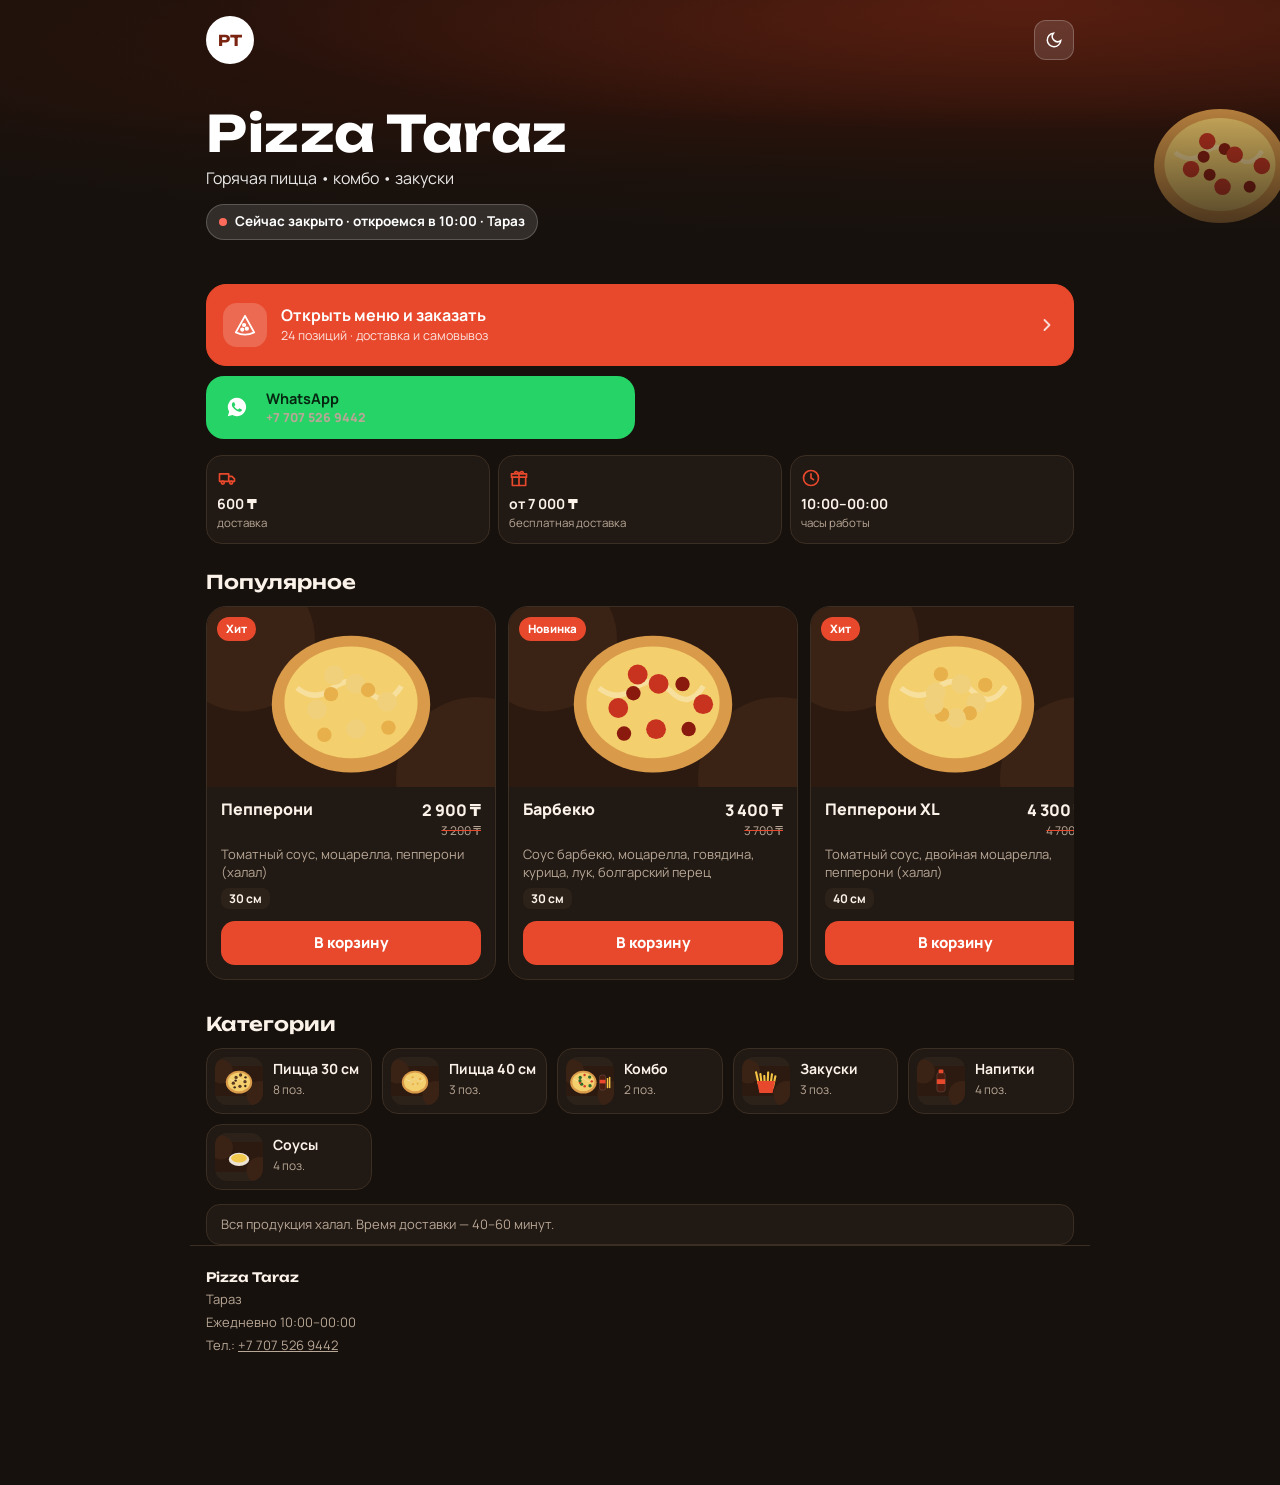
==== pizza/index.html @ a3d3c34d "Пиццерия: сайт с заказом в WhatsApp и админка для владельца Co-Authored-By: Claude Opus 5.5 <noreply" ====
<!doctype html>
<html lang="ru">
<head>
<meta charset="utf-8">
<meta name="viewport" content="width=device-width,initial-scale=1,viewport-fit=cover">
<title>Пиццерия — заказ онлайн</title>
<meta name="description" content="Меню пиццерии и заказ с доставкой через WhatsApp">
<meta name="theme-color" content="#17110d">
<link rel="preconnect" href="https://fonts.googleapis.com">
<link rel="preconnect" href="https://fonts.gstatic.com" crossorigin>
<link rel="stylesheet" href="https://fonts.googleapis.com/css2?family=Unbounded:wght@500;700&family=Manrope:wght@400;500;600;700;800&display=swap">
<link rel="stylesheet" href="style.css">
</head>
<body>
<div id="app"><div class="loading">Загружаем меню…</div></div>
<script src="common.js"></script>
<script>
(function(){
"use strict";
var E=PZ.esc,M=PZ.money,I=PZ.ICON;
var S=null,app=document.getElementById("app");
var cart={},mode="delivery",form={name:"",phone:"",address:"",comment:""},errs={},sent=false;
try{var c=JSON.parse(PZ.lsGet("pz-cart",sessionStorage)||"{}");if(c&&typeof c==="object")cart=c;}catch(e){}
try{var f=JSON.parse(PZ.lsGet("pz-client")||"{}");["name","phone","address"].forEach(function(k){if(f[k])form[k]=f[k];});}catch(e){}
var th=PZ.lsGet("pz-theme");if(th)document.documentElement.dataset.theme=th;

function items(){return S.items.filter(function(i){return !i.hidden&&+i.price>0;});}
function byId(id){for(var i=0;i<S.items.length;i++)if(S.items[i].id===id)return S.items[i];return null;}
function catName(id){for(var i=0;i<S.categories.length;i++)if(S.categories[i].id===id)return S.categories[i].name;return "";}
function saveCart(){PZ.lsSet("pz-cart",JSON.stringify(cart),sessionStorage);}
function logo(){var s=S.settings;return s.logo?'<img src="'+E(s.logo)+'" alt="">':'<span>'+E((s.name||"PZ").split(/\s+/).map(function(w){return w[0];}).join("").slice(0,2).toUpperCase())+'</span>';}
function count(){var n=0;for(var k in cart)n+=cart[k];return n;}
function subtotal(){var t=0;for(var k in cart){var it=byId(k);if(it&&!it.hidden)t+=it.price*cart[k];}return t;}
function fee(){var s=S.settings;if(mode==="pickup")return 0;var st=subtotal();if(+s.freeFrom&&st>=+s.freeFrom)return 0;return +s.deliveryFee||0;}
function clean(){for(var k in cart){var it=byId(k);if(!it||it.hidden||!(cart[k]>0))delete cart[k];}saveCart();}
function waLink(text){var d=PZ.waDigits(S.settings.whatsapp);return d?"https://wa.me/"+d+(text?"?text="+encodeURIComponent(text):""):"";}
function toast(msg){var t=document.createElement("div");t.className="toast";t.textContent=msg;document.body.appendChild(t);setTimeout(function(){t.remove();},1600);}

function stepper(id,sm){var q=cart[id]||0;
  if(!q)return '<button class="add" data-add="'+id+'">В корзину</button>';
  return '<div class="step'+(sm?" sm":"")+'"><button data-dec="'+id+'" aria-label="Убрать">−</button><span>'+q+'</span><button class="plus" data-add="'+id+'" aria-label="Добавить">+</button></div>';}
function card(it){
  return '<article class="card"><div class="ph">'+PZ.pic(it)+(it.badge?'<span class="badge">'+E(it.badge)+'</span>':'')+'</div><div class="cb"><div class="nr"><div class="name">'+E(it.name)+'</div><div class="prices"><span class="price">'+M(it.price)+'</span>'+(+it.old>+it.price?'<span class="old">'+M(it.old)+'</span>':'')+'</div></div>'+(it.desc?'<div class="desc">'+E(it.desc)+'</div>':'')+(it.weight?'<span class="pcs">'+E(it.weight)+'</span>':'')+'<div style="display:grid;margin-top:6px" data-slot="'+it.id+'">'+stepper(it.id)+'</div></div></article>';}
function row(it){
  return '<div class="row"><div class="th">'+PZ.pic(it)+'</div><div class="mid"><div class="name">'+E(it.name)+(it.badge?'<span class="badge in">'+E(it.badge)+'</span>':'')+'</div>'+(it.desc?'<div class="desc">'+E(it.desc)+'</div>':'')+'<div class="desc">'+(it.weight?E(it.weight)+' · ':'')+'<b style="color:var(--fg)">'+M(it.price)+'</b></div></div><div class="end" data-slot="'+it.id+'">'+stepper(it.id,true)+'</div></div>';}
function isBig(cat){return /pizza|big|combo/.test(cat)||items().some(function(i){return i.cat===cat&&i.img;});}

function bar(){var n=count();if(!n)return "";
  return '<div class="bar"><div class="wrap"><button class="in" data-go="cart"><span><small>'+n+' шт · корзина</small><strong>'+M(subtotal())+'</strong></span><span class="cta">Оформить</span></button></div></div>';}

/* ---------- главная ---------- */
function home(){
  var s=S.settings,open=PZ.isOpen(s),wa=waLink(),ig=(s.instagram||"").replace(/^@/,"").trim();
  var pop=items().filter(function(i){return i.badge;}).slice(0,8);if(pop.length<3)pop=items().slice(0,6);
  var cats=S.categories.filter(function(c){return items().some(function(i){return i.cat===c.id;});});
  var h='<header class="hero'+(s.hero?' has-img':'')+'"'+(s.hero?' style="--hero:url(\''+E(s.hero)+'\')"':'')+'>'+(s.hero?'':'<div class="hero-pz">'+PZ.art({id:"hero7",name:"Пицца",cat:"pizza"},true)+'</div>')+'<div class="wrap hero-in"><div class="hero-top"><div class="logo">'+logo()+'</div><button class="icon-btn glass" data-theme aria-label="Тема">'+I.moon+'</button></div>'+
    '<h1>'+E(s.name)+'</h1><p>'+E(s.slogan||"")+'</p><span class="pill"><i class="dot'+(open?'':' closed')+'"></i>'+(open?'Открыто до '+E(s.close):'Сейчас закрыто · откроемся в '+E(s.open))+(s.city?' · '+E(s.city):'')+'</span></div></header>';
  h+='<main class="wrap" style="padding-bottom:0"><div class="actions"><button class="act primary" data-go="menu"><span class="ic">'+I.pizza+'</span><span class="at"><b>Открыть меню и заказать</b><small>'+items().length+' позиций · доставка и самовывоз</small></span>'+I.arrow+'</button>';
  if(wa||ig){h+='<div class="act-row">';
    if(wa)h+='<a class="act sm wa" href="'+wa+'" target="_blank" rel="noopener"><span class="ic">'+I.wa+'</span><span class="at"><b>WhatsApp</b><small>'+E(s.whatsapp)+'</small></span></a>';
    if(ig)h+='<a class="act sm" href="https://instagram.com/'+encodeURIComponent(ig)+'" target="_blank" rel="noopener"><span class="ic">'+I.ig+'</span><span class="at"><b>Instagram</b><small>@'+E(ig)+'</small></span></a>';
    h+='</div>';}
  h+='</div><div class="facts"><div class="fact">'+I.truck+'<b>'+(+s.deliveryFee?M(s.deliveryFee):'Бесплатно')+'</b><span>доставка</span></div><div class="fact">'+I.gift+'<b>'+(+s.freeFrom?'от '+M(s.freeFrom):'—')+'</b><span>бесплатная доставка</span></div><div class="fact">'+I.clock+'<b>'+E(s.open)+'–'+E(s.close)+'</b><span>часы работы</span></div></div>';
  if(pop.length)h+='<h2 class="sec-h">Популярное</h2><div class="pop-row">'+pop.map(card).join("")+'</div>';
  h+='<h2 class="sec-h">Категории</h2><div class="cg">'+cats.map(function(c){var f=items().filter(function(i){return i.cat===c.id;});return '<button data-cat="'+E(c.id)+'"><span class="th">'+PZ.pic(f[0])+'</span><span><b>'+E(c.name)+'</b><small>'+f.length+' поз.</small></span></button>';}).join("")+'</div>';
  if(s.notice)h+='<div class="notice">'+E(s.notice)+'</div>';
  h+='</main>'+foot()+bar();
  return h;}
function foot(){var s=S.settings;return '<footer class="wrap"><b>'+E(s.name)+'</b>'+(s.city||s.address?'<span>'+E([s.city,s.address].filter(Boolean).join(", "))+'</span>':'')+'<span>Ежедневно '+E(s.open)+'–'+E(s.close)+'</span>'+(s.whatsapp?'<span>Тел.: <a href="tel:+'+PZ.waDigits(s.whatsapp)+'">'+E(s.whatsapp)+'</a></span>':'')+'</footer>';}

/* ---------- меню ---------- */
function menu(){
  var s=S.settings,cats=S.categories.filter(function(c){return items().some(function(i){return i.cat===c.id;});});
  var h='<div class="top"><div class="wrap"><div class="head"><button class="icon-btn" data-go="home" aria-label="Назад">'+I.back+'</button><div class="t"><h2>Меню</h2><p>'+E(s.name)+(s.city?' · '+E(s.city):'')+'</p></div><button class="icon-btn" data-go="cart" aria-label="Корзина">'+I.bag+'</button></div><nav class="chips">'+cats.map(function(c,i){return '<button class="chip'+(i?'':' on')+'" data-jump="'+E(c.id)+'">'+E(c.name)+'</button>';}).join("")+'</nav></div></div><main class="wrap">';
  if(!PZ.isOpen(s))h+='<div class="notice">Сейчас мы закрыты — заказ можно оформить, мы ответим, как откроемся ('+E(s.open)+').</div>';
  cats.forEach(function(c){var list=items().filter(function(i){return i.cat===c.id;}),big=isBig(c.id);
    h+='<section class="sec" id="c-'+E(c.id)+'"><h3>'+E(c.name)+'</h3><div class="grid">'+list.map(big?card:row).join("")+'</div></section>';});
  h+='</main>'+foot()+bar();return h;}

/* ---------- корзина ---------- */
function field(k,label,type,ph,area){return '<div class="f'+(errs[k]?' err':'')+'"><label for="f-'+k+'">'+label+'</label>'+(area?'<textarea id="f-'+k+'" data-f="'+k+'" placeholder="'+ph+'">'+E(form[k])+'</textarea>':'<input id="f-'+k+'" data-f="'+k+'" type="'+type+'" placeholder="'+ph+'" value="'+E(form[k])+'"'+(type==="tel"?' inputmode="tel" autocomplete="tel"':'')+'>')+(errs[k]?'<div class="e">'+errs[k]+'</div>':'')+'</div>';}
function cartView(){
  clean();var s=S.settings;
  var top='<div class="top"><div class="wrap"><div class="head" style="padding-bottom:12px"><button class="icon-btn" data-go="menu" aria-label="Назад">'+I.back+'</button><div class="t"><h2>Корзина</h2><p>'+E(s.name)+'</p></div></div></div></div>';
  if(sent)return top+'<main class="wrap"><div class="empty-cart"><h2>Заказ отправлен 👍</h2><p class="hint">Мы получили его в WhatsApp и скоро подтвердим.<br>Если WhatsApp не открылся — нажмите кнопку ниже.</p><a class="wa" style="max-width:320px" href="'+E(lastLink)+'" target="_blank" rel="noopener">'+I.wa+'Открыть WhatsApp ещё раз</a><button class="ghost" data-new>Новый заказ</button></div></main>';
  if(!count())return top+'<main class="wrap"><div class="empty-cart"><h2>Корзина пуста</h2><p class="hint">Добавьте что-нибудь вкусное из меню</p><button class="btn" data-go="menu">Перейти в меню</button></div></main>';
  if(!s.pickup)mode="delivery";
  var st=subtotal(),fe=fee(),tot=st+fe,min=+s.minOrder||0,free=+s.freeFrom||0;
  var h=top+'<main class="wrap cartv"><div class="box">';
  for(var k in cart){var it=byId(k);h+='<div class="line"><div class="lt">'+PZ.pic(it)+'</div><div class="t"><div>'+E(it.name)+(it.weight?' · '+E(it.weight):'')+'</div><div>'+M(it.price)+' × '+cart[k]+' = '+M(it.price*cart[k])+'</div></div><div data-slot="'+k+'">'+stepper(k,true)+'</div></div>';}
  h+='</div>';
  if(mode==="delivery"&&free&&+s.deliveryFee){var p=Math.min(100,st/free*100);h+='<div class="progress'+(st>=free?' ok':'')+'"><div>'+(st>=free?'🎉 Доставка бесплатная':'До бесплатной доставки: <b>'+M(free-st)+'</b>')+'</div><div class="pb"><i style="width:'+p.toFixed(0)+'%"></i></div></div>';}
  h+='<div class="box"><h3>Ваши данные</h3>';
  if(s.pickup)h+='<div class="seg"><button data-mode="delivery" class="'+(mode==="delivery"?"on":"")+'">Доставка</button><button data-mode="pickup" class="'+(mode==="pickup"?"on":"")+'">Самовывоз</button></div>';
  h+=field("name","Имя","text","Как к вам обращаться")+field("phone","Телефон","tel","+7 7__ ___ __ __");
  if(mode==="delivery")h+=field("address","Адрес доставки","text","Улица, дом, квартира, подъезд");
  else if(s.address)h+='<p class="hint">Самовывоз: '+E(s.address)+'</p>';
  h+=field("comment","Комментарий (необязательно)","","Например: без лука, сдача с 10 000",true)+'</div>';
  h+='<div class="box sum"><div><span>Товары</span><span>'+M(st)+'</span></div>'+(mode==="delivery"?'<div><span>Доставка</span><span>'+(fe?M(fe):'бесплатно')+'</span></div>':'')+'<div class="total"><span>Итого</span><span>'+M(tot)+'</span></div></div>';
  var bad=min&&st<min;
  if(bad)h+='<p class="warn">Минимальная сумма заказа — '+M(min)+'. Добавьте ещё на '+M(min-st)+'.</p>';
  h+='<button class="wa" data-send'+(bad?' aria-disabled="true"':'')+'>'+I.wa+'Отправить заказ в WhatsApp</button><p class="hint" style="text-align:center">Оплата при получении: наличными или Kaspi. Заказ подтверждается в WhatsApp.</p></main>';
  return h;}

var lastLink="";
function orderText(){
  var s=S.settings,lines=["Новый заказ — "+s.name,""];var n=1;
  for(var k in cart){var it=byId(k);lines.push((n++)+". "+it.name+(it.weight?" ("+it.weight+")":"")+" × "+cart[k]+" = "+M(it.price*cart[k]));}
  lines.push("","Товары: "+M(subtotal()));
  if(mode==="delivery")lines.push("Доставка: "+(fee()?M(fee()):"бесплатно"));
  lines.push("Итого: "+M(subtotal()+fee()),"");
  lines.push("Способ: "+(mode==="delivery"?"Доставка":"Самовывоз"),"Имя: "+form.name.trim(),"Телефон: "+form.phone.trim());
  if(mode==="delivery")lines.push("Адрес: "+form.address.trim());
  if(form.comment.trim())lines.push("Комментарий: "+form.comment.trim());
  return lines.join("\n");}
function send(){
  var s=S.settings;errs={};
  if(+s.minOrder&&subtotal()<+s.minOrder){toast("Сумма меньше минимальной");return;}
  if(!form.name.trim())errs.name="Укажите имя";
  if(form.phone.replace(/\D/g,"").length<10)errs.phone="Проверьте номер телефона";
  if(mode==="delivery"&&form.address.trim().length<5)errs.address="Укажите адрес";
  if(Object.keys(errs).length){render();var el=document.querySelector(".f.err input,.f.err textarea");if(el)el.focus();return;}
  var link=waLink(orderText());if(!link){toast("Номер WhatsApp не указан в настройках");return;}
  PZ.lsSet("pz-client",JSON.stringify({name:form.name,phone:form.phone,address:form.address}));
  lastLink=link;window.open(link,"_blank");
  cart={};saveCart();sent=true;form.comment="";render();}

/* ---------- роутинг ---------- */
function view(){var h=location.hash.replace("#","");return h==="menu"||h==="cart"?h:"home";}
function render(){var v=view();app.innerHTML=v==="menu"?menu():v==="cart"?cartView():home();
  document.title=S.settings.name+(v==="menu"?" — меню":v==="cart"?" — корзина":" — заказ онлайн");}
function go(v,cat){if(v!=="cart")sent=false;var cur=view();location.hash=v==="home"?"":v;if(cur===v)render();window.scrollTo(0,0);
  if(cat)setTimeout(function(){var el=document.getElementById("c-"+cat);if(el)el.scrollIntoView();},30);}
window.addEventListener("hashchange",function(){render();window.scrollTo(0,0);});

function refreshSlot(id){
  var v=view();if(v==="cart"){render();return;}
  document.querySelectorAll('[data-slot="'+id+'"]').forEach(function(el){el.innerHTML=stepper(id,el.classList.contains("end"));});
  var b=document.querySelector(".bar"),nb=bar();if(b){if(nb)b.outerHTML=nb;else b.remove();}else if(nb)app.insertAdjacentHTML("beforeend",nb);}

app.addEventListener("click",function(e){
  var t=e.target.closest("button,a");if(!t)return;var d=t.dataset;
  if(d.add){cart[d.add]=(cart[d.add]||0)+1;saveCart();refreshSlot(d.add);if(cart[d.add]===1&&view()!=="cart")toast("Добавлено в корзину");}
  else if(d.dec){cart[d.dec]=(cart[d.dec]||0)-1;if(cart[d.dec]<=0)delete cart[d.dec];saveCart();refreshSlot(d.dec);}
  else if(d.go)go(d.go);
  else if(d.cat)go("menu",d.cat);
  else if(d.jump){document.querySelectorAll(".chip").forEach(function(c){c.classList.toggle("on",c===t);});var el=document.getElementById("c-"+d.jump);if(el)el.scrollIntoView({behavior:"smooth"});}
  else if(d.mode){mode=d.mode;render();}
  else if("send" in d)send();
  else if("new" in d){sent=false;go("menu");}
  else if("theme" in d){var r=document.documentElement,n=r.dataset.theme==="light"?"dark":"light";r.dataset.theme=n;PZ.lsSet("pz-theme",n);}
});
app.addEventListener("input",function(e){var k=e.target.dataset.f;if(k){form[k]=e.target.value;if(errs[k]){delete errs[k];var w=e.target.closest(".f");w.classList.remove("err");var m=w.querySelector(".e");if(m)m.remove();}}});

PZ.loadMenu().then(function(d){S=d;render();}).catch(function(){app.innerHTML='<div class="loading">Не удалось загрузить меню. Обновите страницу.</div>';});
})();
</script>
</body>
</html>
---- pizza/style.css ----
/* Пиццерия — общий стиль: тёплый тёмный «печь» + томатный акцент */
:root{
  --bg:#17110d;--surface:#211913;--surface-2:#2c221a;--line:#3b2e23;
  --fg:#fbf3ea;--muted:#b8a796;--accent:#e8492c;--accent-ink:#fff;--gold:#f2b84b;
  --wa:#25d366;--wa-ink:#062611;--danger:#ff6b5b;--ok:#3ccf7a;
  --shadow:0 12px 32px rgba(0,0,0,.45);
  --f-d:"Unbounded","Manrope",system-ui,sans-serif;--f-b:"Manrope",system-ui,-apple-system,"Segoe UI",sans-serif;
  color-scheme:dark}
:root[data-theme="light"]{
  --bg:#fbf6f0;--surface:#fff;--surface-2:#f3eadf;--line:#e8dccd;
  --fg:#2a1b10;--muted:#7a6656;--accent:#d63c20;--gold:#b07a10;
  --wa:#1fb457;--wa-ink:#fff;--danger:#c8402f;--shadow:0 12px 32px rgba(60,30,10,.14);color-scheme:light}
*{box-sizing:border-box}
html,body{margin:0}
body{background:var(--bg);color:var(--fg);font:15px/1.45 var(--f-b);-webkit-font-smoothing:antialiased}
button,input,textarea,select{font:inherit;color:inherit}
button{cursor:pointer}
img{max-width:100%}
[hidden]{display:none!important}
:focus-visible{outline:2px solid var(--accent);outline-offset:2px}
.wrap{max-width:900px;margin:0 auto;padding-left:max(16px,env(safe-area-inset-left));padding-right:max(16px,env(safe-area-inset-right))}

/* hero */
.hero{position:relative;color:#fff;background:radial-gradient(120% 90% at 80% 0%,#7a2512 0%,#2a120a 55%,#17110d 100%);overflow:hidden;border-radius:0 0 28px 28px}
.hero.has-img::before{content:"";position:absolute;inset:0;background:var(--hero) center/cover;opacity:.5}
.hero::after{content:"";position:absolute;inset:0;background:linear-gradient(180deg,rgba(23,17,13,.35),rgba(23,17,13,.1) 40%,rgba(23,17,13,.9))}
.hero-in{position:relative;z-index:1;padding-block:calc(16px + env(safe-area-inset-top)) 26px;display:grid;gap:8px}
.hero-top{display:flex;justify-content:space-between;align-items:center;margin-bottom:36px}
.hero-pz{position:absolute;right:-60px;top:40px;width:240px;height:240px;opacity:.9;z-index:0}
.hero h1{margin:0;font:700 clamp(32px,9vw,50px)/1.02 var(--f-d);letter-spacing:.01em;max-width:80%}
.hero p{margin:0;font-size:16px;opacity:.9}
.pill{display:inline-flex;align-items:center;gap:8px;font-size:13.5px;font-weight:700;background:rgba(255,255,255,.12);border:1px solid rgba(255,255,255,.2);border-radius:999px;padding:7px 12px;justify-self:start;margin-top:6px;backdrop-filter:blur(8px)}
.dot{width:8px;height:8px;border-radius:50%;background:var(--ok);display:inline-block}
.dot.closed{background:var(--danger)}
.logo{width:48px;height:48px;border-radius:50%;overflow:hidden;background:#fff;color:#7a2512;display:grid;place-items:center;font:700 15px var(--f-d);flex:none;border:0;padding:0}
.logo img{width:100%;height:100%;object-fit:cover}
.icon-btn{width:40px;height:40px;border-radius:12px;border:1px solid var(--line);background:var(--surface);display:grid;place-items:center;flex:none;color:var(--fg)}
.icon-btn.glass{background:rgba(255,255,255,.12);border-color:rgba(255,255,255,.22);color:#fff}
.icon-btn svg{width:18px;height:18px}

/* actions */
.actions{display:grid;gap:10px;padding-block:18px 4px}
.act{display:flex;align-items:center;gap:14px;width:100%;text-align:left;border:1px solid var(--line);background:var(--surface);color:var(--fg);border-radius:20px;padding:14px 16px;text-decoration:none}
.act .ic{width:44px;height:44px;border-radius:14px;display:grid;place-items:center;flex:none;background:var(--surface-2)}
.act .ic svg{width:22px;height:22px}
.act .at{flex:1;min-width:0;display:grid}
.act b{font-size:16px}
.act small{font-size:12.5px;color:var(--muted)}
.act.primary{background:var(--accent);border-color:var(--accent);color:#fff;padding-block:18px}
.act.primary .ic{background:rgba(255,255,255,.18)}
.act.primary small{color:rgba(255,255,255,.85)}
.act-row{display:grid;grid-template-columns:1fr 1fr;gap:10px}
.act.sm{padding:12px;gap:10px}.act.sm .ic{width:38px;height:38px}
.act.sm b{font-size:14.5px}.act.sm small{overflow-wrap:anywhere}
.act.wa .ic{background:var(--wa);color:#fff}
.facts{display:grid;grid-template-columns:repeat(3,1fr);gap:8px;padding-top:12px}
.fact{background:var(--surface);border:1px solid var(--line);border-radius:16px;padding:12px 10px;display:grid;gap:2px;min-width:0}
.fact svg{width:20px;height:20px;color:var(--accent);margin-bottom:4px}
.fact b{font-size:14px;white-space:nowrap}
.fact span{font-size:11.5px;color:var(--muted);line-height:1.25}
.sec-h{margin:26px 0 12px;font:600 19px var(--f-d)}
.pop-row{display:flex;gap:12px;overflow-x:auto;scroll-snap-type:x mandatory;padding-bottom:6px;scrollbar-width:none}
.pop-row::-webkit-scrollbar{display:none}
.pop-row .card{flex:none;width:min(78%,290px);scroll-snap-align:start}
.cg{display:grid;grid-template-columns:repeat(auto-fill,minmax(150px,1fr));gap:10px}
.cg button{display:flex;align-items:center;gap:10px;border:1px solid var(--line);background:var(--surface);border-radius:16px;padding:8px;text-align:left}
.cg .th{width:48px;height:48px;border-radius:12px;overflow:hidden;flex:none;background:var(--surface-2)}
.cg b{font-size:14px;line-height:1.2;display:block}.cg small{color:var(--muted);font-size:12px}
@media(min-width:700px){.actions{grid-template-columns:1fr 1fr}.act.primary,.act-row{grid-column:1/-1}}

/* menu */
.top{position:sticky;top:0;z-index:30;background:color-mix(in srgb,var(--bg) 92%,transparent);backdrop-filter:blur(12px);-webkit-backdrop-filter:blur(12px);border-bottom:1px solid var(--line);padding-top:env(safe-area-inset-top)}
.head{display:flex;align-items:center;gap:12px;padding-block:12px}
.head .t{flex:1;min-width:0}
.head h2{margin:0;font:700 18px/1.1 var(--f-d)}
.head p{margin:2px 0 0;color:var(--muted);font-size:12.5px;white-space:nowrap;overflow:hidden;text-overflow:ellipsis}
.chips{display:flex;gap:8px;overflow-x:auto;padding-bottom:12px;scrollbar-width:none}
.chips::-webkit-scrollbar{display:none}
.chip{flex:none;border:1px solid var(--line);background:var(--surface);border-radius:999px;padding:8px 15px;font-weight:700;font-size:13.5px;color:var(--muted);white-space:nowrap}
.chip.on{background:var(--fg);color:var(--bg);border-color:var(--fg)}
html{scroll-padding-top:130px}
main{padding-bottom:120px}
.sec{padding-top:24px}
.sec h3{margin:0 0 12px;font:600 18px var(--f-d);display:flex;align-items:center;gap:10px}
.sec h3::before{content:"";width:10px;height:10px;border-radius:50%;background:var(--accent)}
.grid{display:grid;gap:14px}
@media(min-width:700px){.grid{grid-template-columns:1fr 1fr}}
.card{background:var(--surface);border:1px solid var(--line);border-radius:20px;overflow:hidden;display:flex;flex-direction:column;min-width:0}
.ph{position:relative;aspect-ratio:16/10;background:var(--surface-2);overflow:hidden}
.ph img,.ph svg{width:100%;height:100%;object-fit:cover;display:block}
.badge{position:absolute;left:10px;top:10px;background:var(--accent);color:#fff;font-size:11.5px;font-weight:800;padding:4px 9px;border-radius:999px}
.badge.in{position:static;display:inline-block;vertical-align:2px;margin-left:6px;font-size:10.5px;padding:2px 7px}
.cb{padding:12px 14px 14px;display:grid;gap:6px;flex:1}
.nr{display:flex;justify-content:space-between;align-items:flex-start;gap:10px}
.name{font-weight:800;font-size:16px;line-height:1.25;min-width:0}
.prices{text-align:right;white-space:nowrap}
.price{font-weight:800;font-size:16px}
.old{display:block;color:var(--muted);font-size:12px;text-decoration:line-through;text-decoration-color:var(--accent)}
.desc{color:var(--muted);font-size:13px;line-height:1.4}
.pcs{font-size:12px;font-weight:700;background:var(--surface-2);border-radius:8px;padding:2px 8px;justify-self:start}
.add{border:0;border-radius:14px;padding:11px;background:var(--accent);color:#fff;font-weight:800;margin-top:auto}
.step{display:inline-flex;align-items:center;gap:4px;background:var(--surface-2);border-radius:14px;padding:4px;justify-self:center}
.step button{width:34px;height:34px;border-radius:10px;border:0;background:var(--surface);font-weight:800;font-size:17px;display:grid;place-items:center}
.step button.plus{background:var(--accent);color:#fff}
.step span{min-width:28px;text-align:center;font-weight:800}
.step.sm button{width:30px;height:30px;font-size:15px}.step.sm span{min-width:20px}
.row{display:grid;grid-template-columns:60px 1fr auto;gap:12px;align-items:center;background:var(--surface);border:1px solid var(--line);border-radius:18px;padding:10px 12px 10px 10px;min-width:0}
.row .th{width:60px;height:60px;border-radius:14px;background:var(--surface-2);overflow:hidden}
.row .th img,.row .th svg,.cg .th svg,.cg .th img{width:100%;height:100%;object-fit:cover;display:block}
.row .mid{min-width:0;display:grid;gap:2px}
.row .name{font-size:15px}
.row .end{display:grid;justify-items:end;gap:6px}
.row .add{padding:8px 12px;font-size:14px}
.notice{margin-top:14px;padding:10px 14px;border-radius:14px;background:var(--surface);border:1px solid var(--line);color:var(--muted);font-size:13px}

/* bar */
.bar{position:fixed;left:0;right:0;bottom:0;z-index:35;padding-top:10px;padding-bottom:calc(10px + env(safe-area-inset-bottom));background:linear-gradient(to top,var(--bg) 60%,transparent)}
.bar .in{display:flex;align-items:center;justify-content:space-between;gap:12px;width:100%;background:var(--surface);border:1px solid var(--line);border-radius:18px;padding:10px 10px 10px 16px;box-shadow:var(--shadow);text-align:left;color:var(--fg)}
.bar small{display:block;color:var(--muted);font-size:12px}
.bar strong{font-size:16px}
.bar .cta{background:var(--accent);color:#fff;border-radius:13px;padding:12px 16px;font-weight:800;white-space:nowrap}

/* cart */
.cartv{display:grid;gap:12px;padding-block:14px 40px}
.box{background:var(--surface);border:1px solid var(--line);border-radius:20px;padding:14px;display:grid;gap:10px}
.box h3{margin:0;font:600 16px var(--f-d)}
.line{display:flex;align-items:center;gap:10px;padding-block:9px;border-top:1px solid var(--line)}
.line:first-of-type{border-top:0}
.line .lt{width:48px;height:48px;border-radius:12px;overflow:hidden;flex:none;background:var(--surface-2)}
.line .lt img,.line .lt svg{width:100%;height:100%;object-fit:cover;display:block}
.line .t{flex:1;min-width:0}
.line .t div:first-child{font-weight:700}
.line .t div:last-child{color:var(--muted);font-size:13px}
.seg{display:grid;grid-template-columns:1fr 1fr;gap:4px;background:var(--surface-2);padding:4px;border-radius:14px}
.seg button{border:0;background:none;border-radius:10px;padding:9px;font-weight:700;color:var(--muted)}
.seg button.on{background:var(--surface);color:var(--fg);box-shadow:0 1px 3px rgba(0,0,0,.2)}
.f label{display:block;font-size:12.5px;color:var(--muted);margin-bottom:4px;font-weight:700}
.f input,.f textarea,.f select{width:100%;border:1px solid var(--line);background:var(--bg);border-radius:12px;padding:12px;outline:none}
.f textarea{min-height:72px;resize:vertical}
.f input:focus,.f textarea:focus,.f select:focus{border-color:var(--accent)}
.f.err input,.f.err textarea{border-color:var(--danger)}
.f .e{color:var(--danger);font-size:12.5px;margin-top:4px}
.progress{display:grid;gap:6px;padding:12px 14px;border-radius:16px;background:var(--surface);border:1px solid var(--line);font-size:13.5px}
.pb{height:8px;border-radius:99px;background:var(--surface-2);overflow:hidden}
.pb i{display:block;height:100%;background:var(--accent);border-radius:99px;transition:width .3s}
.progress.ok .pb i{background:var(--ok)}
.sum div{display:flex;justify-content:space-between;color:var(--muted)}
.sum .total{color:var(--fg);font-weight:800;font-size:18px;border-top:1px solid var(--line);padding-top:8px}
.wa{display:flex;align-items:center;justify-content:center;gap:8px;width:100%;border:0;border-radius:18px;padding:17px;background:var(--wa);color:var(--wa-ink);font-weight:800;font-size:16px;text-decoration:none}
.wa svg{width:22px;height:22px}
.wa[aria-disabled="true"]{opacity:.45}
.warn{color:var(--gold);font-size:13px}
.hint{color:var(--muted);font-size:12.5px}
.empty-cart{display:grid;justify-items:center;gap:10px;text-align:center;padding:60px 0}
.empty-cart h2{margin:0;font:600 20px var(--f-d)}
.btn{border:0;border-radius:12px;padding:11px 18px;background:var(--accent);color:#fff;font-weight:800;text-decoration:none;display:inline-block}
.ghost{border:1px solid var(--line);background:var(--surface);border-radius:12px;padding:9px 14px;font-weight:700;text-decoration:none;color:var(--fg)}
footer{margin-top:34px;padding-block:22px 130px;border-top:1px solid var(--line);color:var(--muted);font-size:13px;display:grid;gap:4px}
footer b{color:var(--fg);font-family:var(--f-d);font-weight:600}
footer a{color:inherit}
.toast{position:fixed;left:50%;bottom:calc(100px + env(safe-area-inset-bottom));transform:translateX(-50%);z-index:90;background:var(--fg);color:var(--bg);padding:10px 16px;border-radius:12px;font-weight:700;font-size:14px;box-shadow:var(--shadow);max-width:calc(100% - 32px)}
.loading{min-height:70vh;display:grid;place-items:center;color:var(--muted)}

/* admin */
.adm-top{position:sticky;top:0;z-index:5;background:var(--bg);border-bottom:1px solid var(--line);padding-top:env(safe-area-inset-top)}
.adm-top .wrap{display:flex;align-items:center;gap:10px;padding-block:12px;flex-wrap:wrap}
.adm-top h2{margin:0;font:600 17px var(--f-d);flex:1;min-width:140px}
.btn:disabled{opacity:.4;cursor:default}
.tabs{display:flex;gap:6px;padding-bottom:12px;overflow-x:auto}
.tabs button{border:1px solid var(--line);background:var(--surface);border-radius:999px;padding:7px 14px;font-weight:700;color:var(--muted);flex:none}
.tabs button.on{background:var(--fg);color:var(--bg);border-color:var(--fg)}
.adm-body{padding-block:16px 60px;display:grid;gap:14px}
.banner{padding:12px 14px;border-radius:14px;border:1px dashed var(--gold);color:var(--gold);font-size:13.5px}
.panel{background:var(--surface);border:1px solid var(--line);border-radius:16px;padding:14px;display:grid;gap:10px;min-width:0}
.panel h4{margin:0;font-size:12.5px;letter-spacing:.08em;text-transform:uppercase;color:var(--muted)}
.panel p{margin:0}
.two{display:grid;grid-template-columns:repeat(auto-fit,minmax(200px,1fr));gap:10px}
.ai{display:flex;align-items:center;gap:10px;padding:8px;border-radius:12px;background:var(--surface-2);flex-wrap:wrap}
.ai.off{opacity:.55}
.ai .th{width:52px;height:52px;border-radius:10px;overflow:hidden;flex:none;background:var(--surface)}
.ai .th img,.ai .th svg{width:100%;height:100%;object-fit:cover;display:block}
.ai .t{flex:1;min-width:120px}
.ai .t div:first-child{font-weight:700}
.ai .t div:last-child{color:var(--muted);font-size:12.5px}
.mini{border:1px solid var(--line);background:var(--surface);border-radius:9px;min-width:34px;height:34px;padding:0 10px;font-size:13px;font-weight:700;flex:none}
.danger{color:var(--danger)}
.acts{display:flex;gap:4px;flex-wrap:wrap}
.search{flex:1;min-width:160px;border:1px solid var(--line);background:var(--surface);border-radius:12px;padding:10px 12px;outline:none}
.check{display:flex;gap:8px;align-items:center;font-weight:700}
.photo{display:flex;gap:12px;align-items:center;flex-wrap:wrap}
.photo .th{width:120px;height:75px;border-radius:12px;overflow:hidden;background:var(--surface-2)}
.photo .th img,.photo .th svg{width:100%;height:100%;object-fit:cover;display:block}
.sheet-scrim{position:fixed;inset:0;z-index:70;background:rgba(10,5,2,.65);display:flex;align-items:flex-end;justify-content:center}
.sheet{width:100%;max-width:560px;max-height:92vh;overflow:auto;background:var(--bg);border-radius:22px 22px 0 0;border:1px solid var(--line);display:grid;gap:10px;padding:18px max(18px,env(safe-area-inset-right)) calc(18px + env(safe-area-inset-bottom)) max(18px,env(safe-area-inset-left))}
.sh-head{display:flex;justify-content:space-between;align-items:center}
.sh-head h3{margin:0;font:600 18px var(--f-d)}
.login{min-height:100vh;display:grid;place-items:center;padding:16px}
.login form{width:100%;max-width:380px;background:var(--surface);border:1px solid var(--line);border-radius:22px;padding:22px;display:grid;gap:12px}
.login h1{margin:0;font:600 20px var(--f-d)}
.err-msg{color:var(--danger);font-size:13.5px}
details.help{font-size:13px;color:var(--muted)}
details.help summary{cursor:pointer;font-weight:700;color:var(--fg)}
details.help ol{padding-left:18px;margin:8px 0 0;display:grid;gap:4px}
@media (prefers-reduced-motion:reduce){*{animation:none!important;transition:none!important}}
.hero-pz svg{width:100%;height:100%}
.act>svg{width:20px;height:20px;flex:none;opacity:.8}
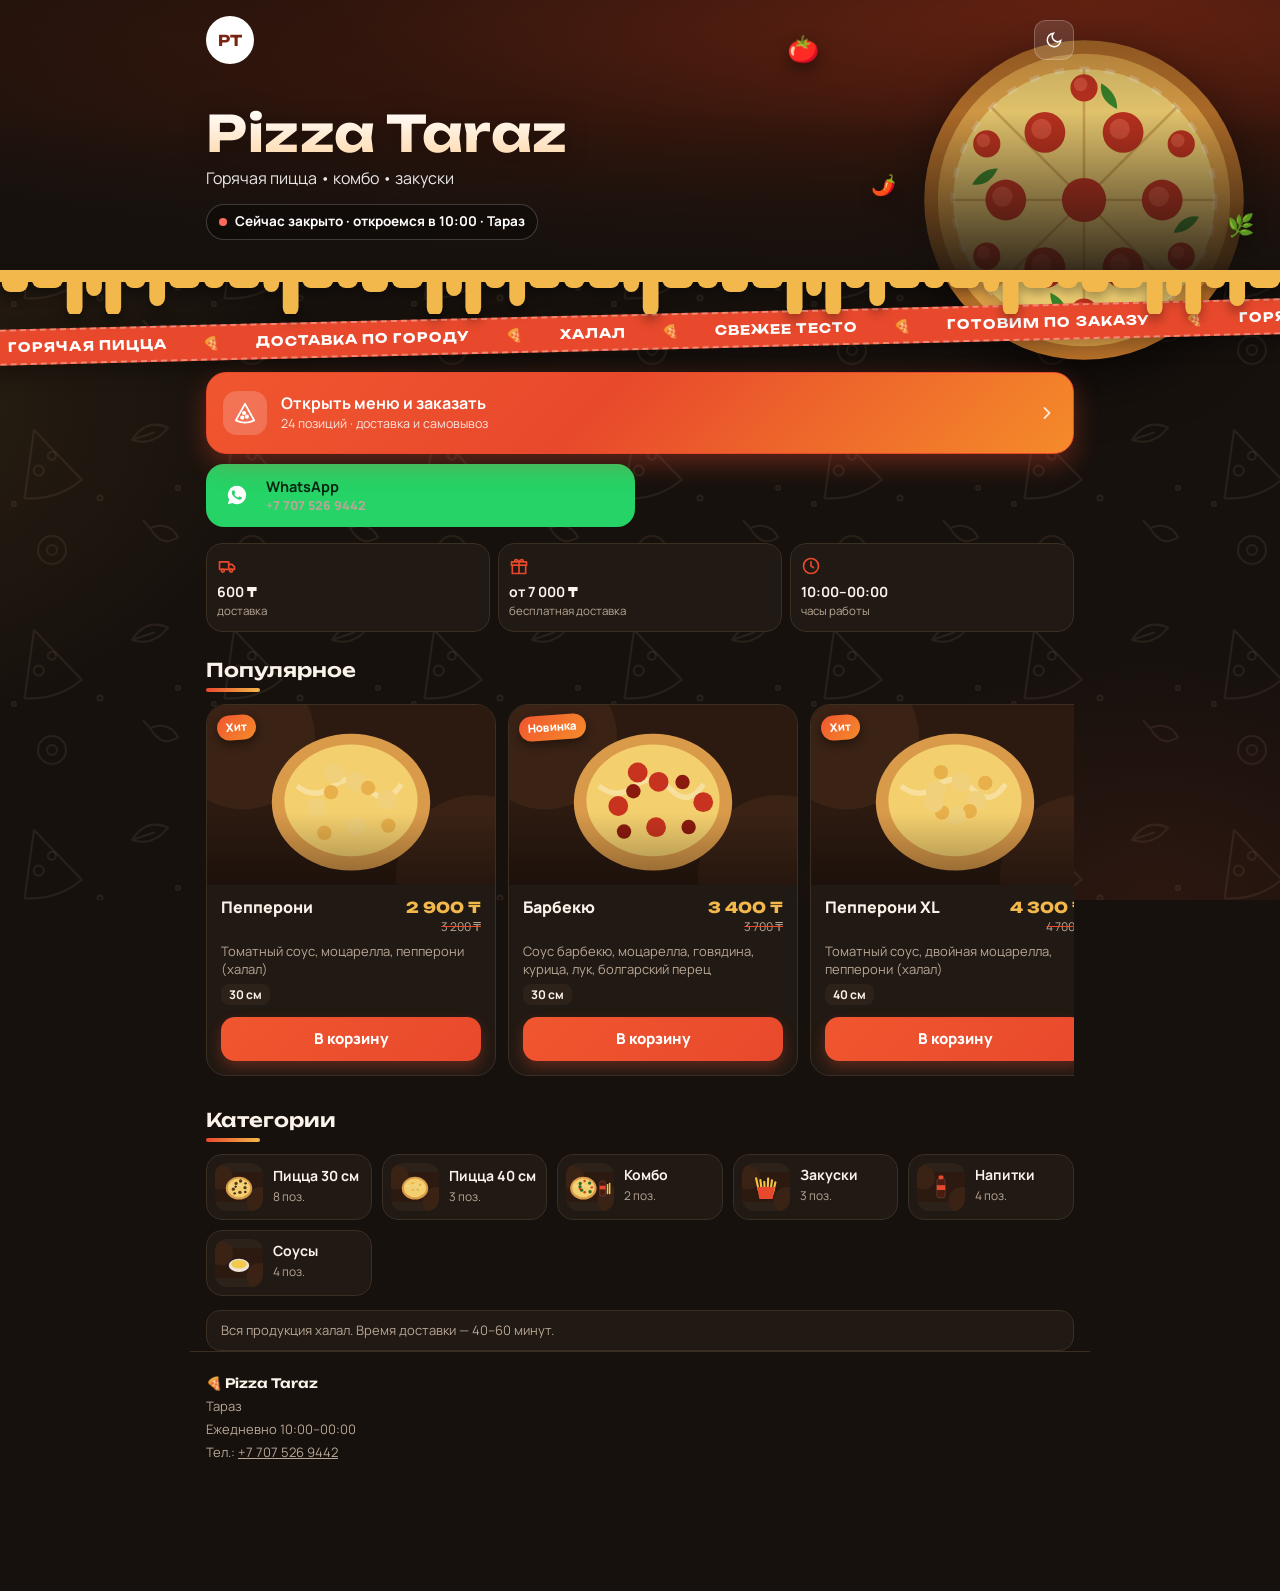
==== commit f99c1347: "Пиццерия: новый дизайн — узор на фоне, вращающаяся пицца, сырные потёки, бегущая лента Co-Authored-B" ====
--- a/pizza/index.html
+++ b/pizza/index.html
@@ -48,13 +48,22 @@
 function bar(){var n=count();if(!n)return "";
   return '<div class="bar"><div class="wrap"><button class="in" data-go="cart"><span><small>'+n+' шт · корзина</small><strong>'+M(subtotal())+'</strong></span><span class="cta">Оформить</span></button></div></div>';}
 
+
+function heroArt(){
+  var g='<circle cx="100" cy="100" r="94" fill="#b9722a"/><circle cx="100" cy="100" r="86" fill="#e4a64a"/><circle cx="100" cy="100" r="77" fill="#f7d676"/><circle cx="100" cy="100" r="77" fill="none" stroke="#fff" stroke-opacity=".25" stroke-width="3" stroke-dasharray="6 9"/>';
+  for(var i=0;i<4;i++){var a=i*45*Math.PI/180;g+='<line x1="'+(100-Math.cos(a)*77).toFixed(1)+'" y1="'+(100-Math.sin(a)*77).toFixed(1)+'" x2="'+(100+Math.cos(a)*77).toFixed(1)+'" y2="'+(100+Math.sin(a)*77).toFixed(1)+'" stroke="#8a4a10" stroke-opacity=".3" stroke-width="1.5"/>';}
+  [[0,46,12],[60,46,12],[120,46,12],[180,46,12],[240,46,12],[300,46,12],[30,66,8],[150,66,8],[270,66,8],[90,66,8],[210,66,8],[330,66,8]].forEach(function(p){var a=p[0]*Math.PI/180,x=100+Math.cos(a)*p[1],y=100+Math.sin(a)*p[1];g+='<circle cx="'+x.toFixed(1)+'" cy="'+y.toFixed(1)+'" r="'+p[2]+'" fill="#c8331f"/><circle cx="'+(x-2).toFixed(1)+'" cy="'+(y-2).toFixed(1)+'" r="'+(p[2]*.5)+'" fill="#e0523a"/>';});
+  g+='<circle cx="100" cy="100" r="13" fill="#c8331f"/>';
+  [[20,56],[110,58],[200,54],[290,57]].forEach(function(p){var a=p[0]*Math.PI/180,x=100+Math.cos(a)*p[1],y=100+Math.sin(a)*p[1];g+='<path d="M0 0Q9-3 11-14Q1-12 0 0Z" fill="#3a8a2c" transform="translate('+x.toFixed(1)+' '+y.toFixed(1)+') rotate('+p[0]+')"/>';});
+  return '<svg class="hero-pz" viewBox="0 0 200 200" aria-hidden="true"><g class="spin">'+g+'</g></svg><span class="fl f1">🍅</span><span class="fl f2">🌿</span><span class="fl f3">🌶️</span>';}
+function ribbon(){var t=["Горячая пицца","Доставка по городу","Халал","Свежее тесто","Готовим по заказу"],h="";for(var k=0;k<4;k++)t.forEach(function(x){h+="<span>"+E(x)+"</span>";});return '<div class="ribbon" aria-hidden="true"><div class="rt">'+h+h+'</div></div>';}
 /* ---------- главная ---------- */
 function home(){
   var s=S.settings,open=PZ.isOpen(s),wa=waLink(),ig=(s.instagram||"").replace(/^@/,"").trim();
   var pop=items().filter(function(i){return i.badge;}).slice(0,8);if(pop.length<3)pop=items().slice(0,6);
   var cats=S.categories.filter(function(c){return items().some(function(i){return i.cat===c.id;});});
-  var h='<header class="hero'+(s.hero?' has-img':'')+'"'+(s.hero?' style="--hero:url(\''+E(s.hero)+'\')"':'')+'>'+(s.hero?'':'<div class="hero-pz">'+PZ.art({id:"hero7",name:"Пицца",cat:"pizza"},true)+'</div>')+'<div class="wrap hero-in"><div class="hero-top"><div class="logo">'+logo()+'</div><button class="icon-btn glass" data-theme aria-label="Тема">'+I.moon+'</button></div>'+
-    '<h1>'+E(s.name)+'</h1><p>'+E(s.slogan||"")+'</p><span class="pill"><i class="dot'+(open?'':' closed')+'"></i>'+(open?'Открыто до '+E(s.close):'Сейчас закрыто · откроемся в '+E(s.open))+(s.city?' · '+E(s.city):'')+'</span></div></header>';
+  var h='<header class="hero'+(s.hero?' has-img':'')+'"'+(s.hero?' style="--hero:url(\''+E(s.hero)+'\')"':'')+'>'+(s.hero?'':heroArt())+'<div class="wrap hero-in"><div class="hero-top"><div class="logo">'+logo()+'</div><button class="icon-btn glass" data-theme aria-label="Тема">'+I.moon+'</button></div>'+
+    '<h1>'+E(s.name)+'</h1><p>'+E(s.slogan||"")+'</p><span class="pill"><i class="dot'+(open?'':' closed')+'"></i>'+(open?'Открыто до '+E(s.close):'Сейчас закрыто · откроемся в '+E(s.open))+(s.city?' · '+E(s.city):'')+'</span></div><div class="drip"></div></header>'+ribbon();
   h+='<main class="wrap" style="padding-bottom:0"><div class="actions"><button class="act primary" data-go="menu"><span class="ic">'+I.pizza+'</span><span class="at"><b>Открыть меню и заказать</b><small>'+items().length+' позиций · доставка и самовывоз</small></span>'+I.arrow+'</button>';
   if(wa||ig){h+='<div class="act-row">';
     if(wa)h+='<a class="act sm wa" href="'+wa+'" target="_blank" rel="noopener"><span class="ic">'+I.wa+'</span><span class="at"><b>WhatsApp</b><small>'+E(s.whatsapp)+'</small></span></a>';
--- a/pizza/style.css
+++ b/pizza/style.css
@@ -204,3 +204,69 @@
 @media (prefers-reduced-motion:reduce){*{animation:none!important;transition:none!important}}
 .hero-pz svg{width:100%;height:100%}
 .act>svg{width:20px;height:20px;flex:none;opacity:.8}
+
+/* ===== v2: фон, шапка, изюминка ===== */
+:root{
+  --pattern:url("data:image/svg+xml,%3Csvg xmlns='http://www.w3.org/2000/svg' width='200' height='200' viewBox='0 0 200 200' fill='none' stroke='%23ffd9ad' stroke-opacity='.075' stroke-width='2' stroke-linecap='round' stroke-linejoin='round'%3E%3Cg transform='translate(34 30) rotate(-18)'%3E%3Cpath d='M0 0 L30 62 Q0 74 -30 62 Z'/%3E%3Ccircle cx='-8' cy='40' r='5'/%3E%3Ccircle cx='9' cy='30' r='4'/%3E%3C/g%3E%3Cg transform='translate(132 40) rotate(28)'%3E%3Cpath d='M0 0 Q22 -4 26 -28 Q2 -26 0 0 Z M0 0 L16 -17'/%3E%3C/g%3E%3Cg transform='translate(150 128) rotate(-10)'%3E%3Cpath d='M0 0 q20 -4 26 14 q-18 8 -26 -14z M0 0 l-5 -8'/%3E%3C/g%3E%3Cg transform='translate(52 150)'%3E%3Ccircle r='14'/%3E%3Ccircle r='5'/%3E%3C/g%3E%3Ccircle cx='100' cy='98' r='2.5'/%3E%3Ccircle cx='178' cy='88' r='2'/%3E%3Ccircle cx='14' cy='104' r='2'/%3E%3C/svg%3E");
+}
+:root[data-theme="light"]{
+  --pattern:url("data:image/svg+xml,%3Csvg xmlns='http://www.w3.org/2000/svg' width='200' height='200' viewBox='0 0 200 200' fill='none' stroke='%237a3a12' stroke-opacity='.09' stroke-width='2' stroke-linecap='round' stroke-linejoin='round'%3E%3Cg transform='translate(34 30) rotate(-18)'%3E%3Cpath d='M0 0 L30 62 Q0 74 -30 62 Z'/%3E%3Ccircle cx='-8' cy='40' r='5'/%3E%3Ccircle cx='9' cy='30' r='4'/%3E%3C/g%3E%3Cg transform='translate(132 40) rotate(28)'%3E%3Cpath d='M0 0 Q22 -4 26 -28 Q2 -26 0 0 Z M0 0 L16 -17'/%3E%3C/g%3E%3Cg transform='translate(150 128) rotate(-10)'%3E%3Cpath d='M0 0 q20 -4 26 14 q-18 8 -26 -14z M0 0 l-5 -8'/%3E%3C/g%3E%3Cg transform='translate(52 150)'%3E%3Ccircle r='14'/%3E%3Ccircle r='5'/%3E%3C/g%3E%3Ccircle cx='100' cy='98' r='2.5'/%3E%3Ccircle cx='178' cy='88' r='2'/%3E%3Ccircle cx='14' cy='104' r='2'/%3E%3C/svg%3E");
+}
+body{
+  background-color:var(--bg);
+  background-image:var(--pattern),
+    radial-gradient(800px 520px at 105% -8%,rgba(232,73,44,.20),transparent 62%),
+    radial-gradient(700px 520px at -12% 45%,rgba(242,184,75,.09),transparent 62%),
+    radial-gradient(600px 400px at 90% 100%,rgba(232,73,44,.10),transparent 60%);
+  background-attachment:fixed;
+}
+:root[data-theme="light"] body{background-image:var(--pattern),
+    radial-gradient(800px 520px at 105% -8%,rgba(232,73,44,.12),transparent 62%),
+    radial-gradient(700px 520px at -12% 45%,rgba(242,184,75,.16),transparent 62%)}
+.top{background:color-mix(in srgb,var(--bg) 86%,transparent)}
+
+/* шапка */
+.hero{border-radius:0;overflow:visible;background:radial-gradient(120% 100% at 85% 0%,#8a2a14 0%,#3a170c 50%,#17110d 100%);margin-bottom:34px}
+.hero::before,.hero::after{border-radius:0}
+.hero-in{padding-bottom:40px}
+.hero h1{background:linear-gradient(180deg,#fff,#ffd9ad);-webkit-background-clip:text;background-clip:text;color:transparent;text-shadow:none;filter:drop-shadow(0 2px 12px rgba(0,0,0,.35))}
+.hero-pz{position:absolute;right:-78px;top:26px;width:270px;height:270px;z-index:0;opacity:1;filter:drop-shadow(0 18px 28px rgba(0,0,0,.55))}
+.hero-pz .spin{transform-origin:100px 100px;animation:pzspin 80s linear infinite}
+@keyframes pzspin{to{transform:rotate(360deg)}}
+.fl{position:absolute;z-index:1;font-size:26px;filter:drop-shadow(0 6px 8px rgba(0,0,0,.45));animation:flo 6s ease-in-out infinite;pointer-events:none;user-select:none}
+.fl.f1{right:150px;top:30px}
+.fl.f2{right:26px;top:210px;animation-delay:-2s;font-size:22px}
+.fl.f3{right:210px;top:170px;animation-delay:-4s;font-size:20px}
+@keyframes flo{0%,100%{transform:translateY(0) rotate(-6deg)}50%{transform:translateY(-10px) rotate(8deg)}}
+.drip{position:absolute;left:0;right:0;bottom:-34px;height:44px;z-index:2;background:url(drip.svg) 0 0/360px 44px repeat-x;filter:drop-shadow(0 6px 6px rgba(0,0,0,.35));pointer-events:none}
+.pill{background:rgba(0,0,0,.28)}
+
+/* бегущая лента */
+.ribbon{overflow:hidden;background:var(--accent);color:#fff;transform:rotate(-1.4deg);margin:26px -10px 4px;box-shadow:0 8px 20px rgba(0,0,0,.3);border-block:2px dashed rgba(255,255,255,.35)}
+.ribbon .rt{display:inline-flex;white-space:nowrap;animation:rib 28s linear infinite;padding-block:8px;font:700 13px var(--f-d);letter-spacing:.08em;text-transform:uppercase}
+.ribbon .rt span{padding-inline:18px}
+.ribbon .rt span::after{content:"🍕";margin-left:36px}
+@keyframes rib{to{transform:translateX(-50%)}}
+
+/* кнопки и карточки */
+.act.primary{background:linear-gradient(135deg,#f0562f,#e8492c 45%,#f58b2a);position:relative;overflow:hidden;box-shadow:0 10px 26px rgba(232,73,44,.35)}
+.act.primary::after{content:"";position:absolute;top:0;bottom:0;width:60px;left:-80px;background:linear-gradient(100deg,transparent,rgba(255,255,255,.3),transparent);animation:shine 4.5s ease-in-out infinite}
+@keyframes shine{0%,60%{left:-80px}100%{left:120%}}
+.card{transition:transform .25s,border-color .25s,box-shadow .25s}
+.card:hover{transform:translateY(-3px);border-color:color-mix(in srgb,var(--accent) 55%,var(--line));box-shadow:0 14px 30px rgba(0,0,0,.35)}
+.ph::after{content:"";position:absolute;inset:auto 0 0 0;height:40%;background:linear-gradient(to top,rgba(0,0,0,.35),transparent);pointer-events:none}
+.badge{transform:rotate(-4deg);box-shadow:0 4px 10px rgba(0,0,0,.4);background:linear-gradient(135deg,#f0562f,#f58b2a);z-index:1}
+.badge.in{transform:none;box-shadow:none}
+.price{color:var(--gold);font-family:var(--f-d);font-size:15px}
+.row .price,.row b{color:var(--gold)!important}
+.add{background:linear-gradient(135deg,#f0562f,#e8492c);box-shadow:0 6px 14px rgba(232,73,44,.3);transition:transform .15s}
+.add:active{transform:scale(.97)}
+.sec h3,.sec-h{position:relative}
+.sec h3::before{content:"🍕";width:auto;height:auto;background:none;font-size:18px}
+.sec h3::after{content:"";flex:1;height:2px;border-radius:2px;background:repeating-linear-gradient(90deg,var(--line) 0 8px,transparent 8px 14px);opacity:.9}
+.sec-h::after{content:"";display:block;width:54px;height:4px;border-radius:4px;margin-top:6px;background:linear-gradient(90deg,var(--accent),var(--gold))}
+.fact,.cg button,.row,.notice,.box{backdrop-filter:blur(4px);-webkit-backdrop-filter:blur(4px)}
+.chip.on{background:linear-gradient(135deg,#f0562f,#e8492c);border-color:transparent;color:#fff}
+footer b::before{content:"🍕 "}
+@media (prefers-reduced-motion:reduce){.ribbon .rt,.fl,.hero-pz .spin,.act.primary::after{animation:none!important}}
+@media (min-width:700px){.hero-pz{right:2%;width:340px;height:340px;top:30px}.fl.f1{right:36%}.fl.f3{right:30%}}
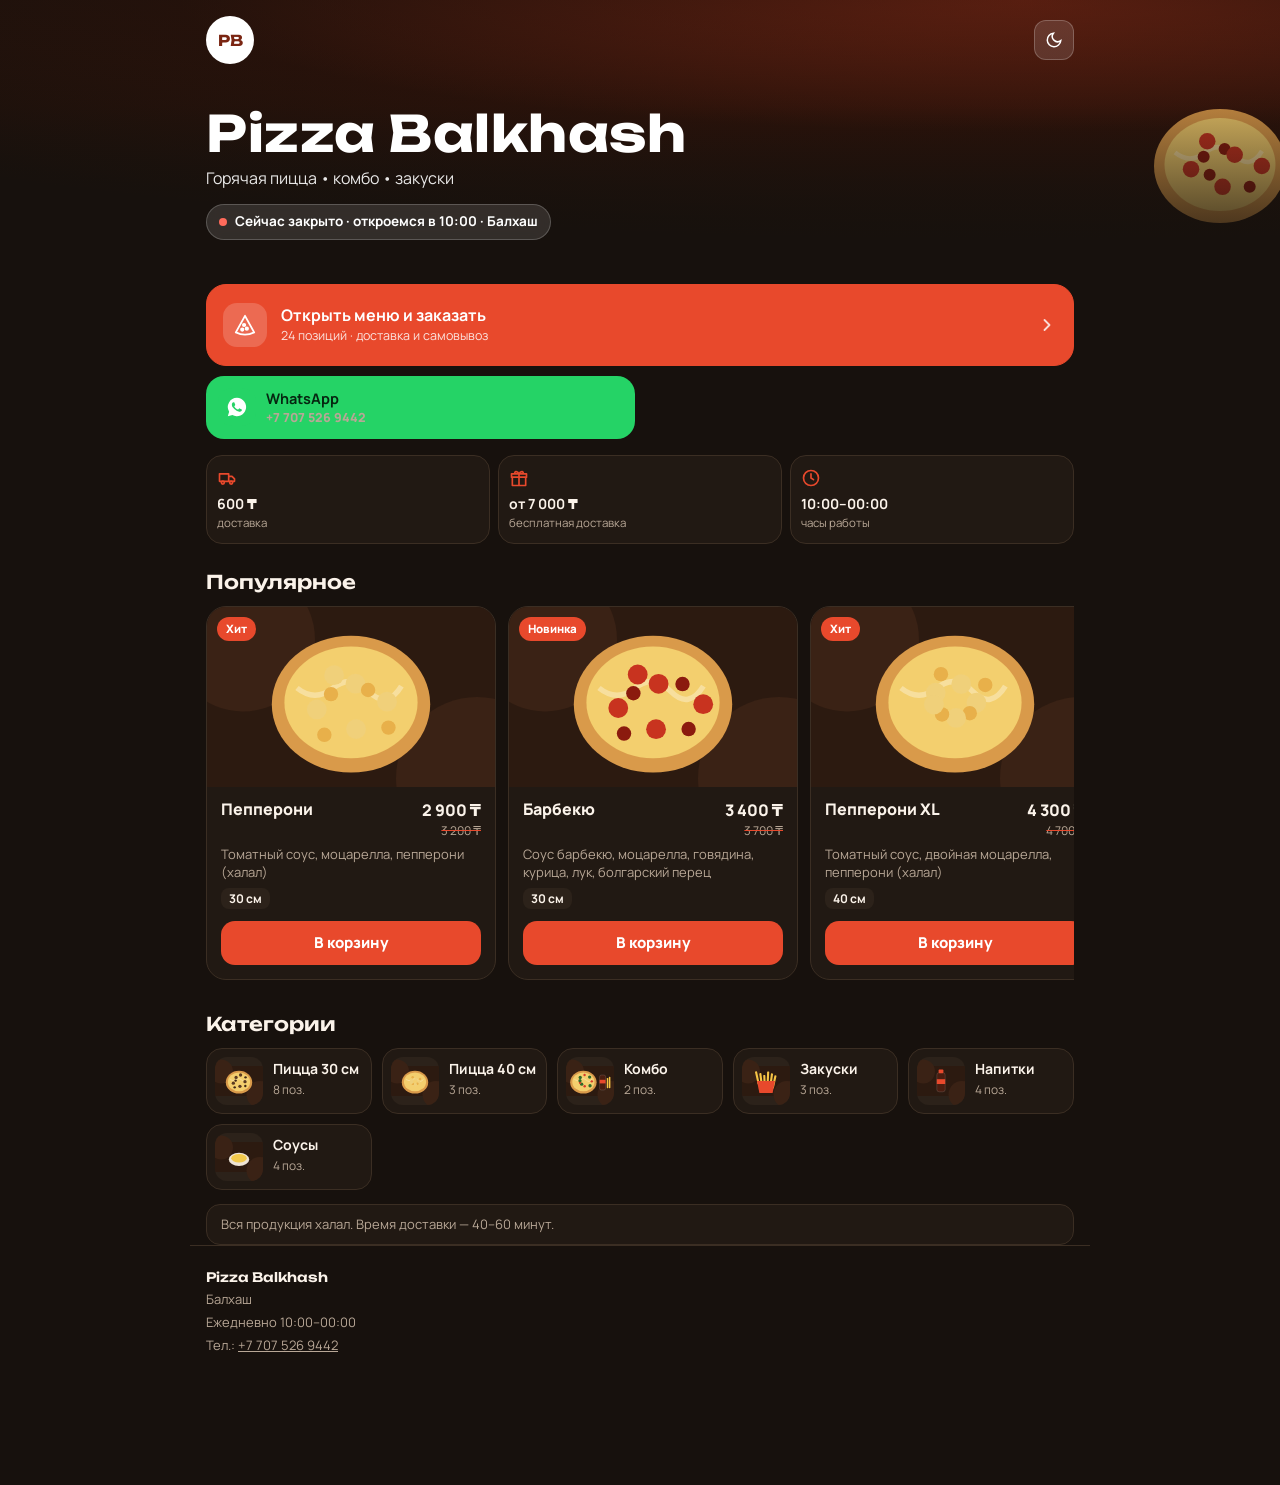
==== commit 7eb1e17f: "Пиццерия: вернуть прежний дизайн Co-Authored-By: Claude Opus 5.5 <noreply@anthropic.com> Claude-Sess" ====
--- a/pizza/index.html
+++ b/pizza/index.html
@@ -48,22 +48,13 @@
 function bar(){var n=count();if(!n)return "";
   return '<div class="bar"><div class="wrap"><button class="in" data-go="cart"><span><small>'+n+' шт · корзина</small><strong>'+M(subtotal())+'</strong></span><span class="cta">Оформить</span></button></div></div>';}
 
-
-function heroArt(){
-  var g='<circle cx="100" cy="100" r="94" fill="#b9722a"/><circle cx="100" cy="100" r="86" fill="#e4a64a"/><circle cx="100" cy="100" r="77" fill="#f7d676"/><circle cx="100" cy="100" r="77" fill="none" stroke="#fff" stroke-opacity=".25" stroke-width="3" stroke-dasharray="6 9"/>';
-  for(var i=0;i<4;i++){var a=i*45*Math.PI/180;g+='<line x1="'+(100-Math.cos(a)*77).toFixed(1)+'" y1="'+(100-Math.sin(a)*77).toFixed(1)+'" x2="'+(100+Math.cos(a)*77).toFixed(1)+'" y2="'+(100+Math.sin(a)*77).toFixed(1)+'" stroke="#8a4a10" stroke-opacity=".3" stroke-width="1.5"/>';}
-  [[0,46,12],[60,46,12],[120,46,12],[180,46,12],[240,46,12],[300,46,12],[30,66,8],[150,66,8],[270,66,8],[90,66,8],[210,66,8],[330,66,8]].forEach(function(p){var a=p[0]*Math.PI/180,x=100+Math.cos(a)*p[1],y=100+Math.sin(a)*p[1];g+='<circle cx="'+x.toFixed(1)+'" cy="'+y.toFixed(1)+'" r="'+p[2]+'" fill="#c8331f"/><circle cx="'+(x-2).toFixed(1)+'" cy="'+(y-2).toFixed(1)+'" r="'+(p[2]*.5)+'" fill="#e0523a"/>';});
-  g+='<circle cx="100" cy="100" r="13" fill="#c8331f"/>';
-  [[20,56],[110,58],[200,54],[290,57]].forEach(function(p){var a=p[0]*Math.PI/180,x=100+Math.cos(a)*p[1],y=100+Math.sin(a)*p[1];g+='<path d="M0 0Q9-3 11-14Q1-12 0 0Z" fill="#3a8a2c" transform="translate('+x.toFixed(1)+' '+y.toFixed(1)+') rotate('+p[0]+')"/>';});
-  return '<svg class="hero-pz" viewBox="0 0 200 200" aria-hidden="true"><g class="spin">'+g+'</g></svg><span class="fl f1">🍅</span><span class="fl f2">🌿</span><span class="fl f3">🌶️</span>';}
-function ribbon(){var t=["Горячая пицца","Доставка по городу","Халал","Свежее тесто","Готовим по заказу"],h="";for(var k=0;k<4;k++)t.forEach(function(x){h+="<span>"+E(x)+"</span>";});return '<div class="ribbon" aria-hidden="true"><div class="rt">'+h+h+'</div></div>';}
 /* ---------- главная ---------- */
 function home(){
   var s=S.settings,open=PZ.isOpen(s),wa=waLink(),ig=(s.instagram||"").replace(/^@/,"").trim();
   var pop=items().filter(function(i){return i.badge;}).slice(0,8);if(pop.length<3)pop=items().slice(0,6);
   var cats=S.categories.filter(function(c){return items().some(function(i){return i.cat===c.id;});});
-  var h='<header class="hero'+(s.hero?' has-img':'')+'"'+(s.hero?' style="--hero:url(\''+E(s.hero)+'\')"':'')+'>'+(s.hero?'':heroArt())+'<div class="wrap hero-in"><div class="hero-top"><div class="logo">'+logo()+'</div><button class="icon-btn glass" data-theme aria-label="Тема">'+I.moon+'</button></div>'+
-    '<h1>'+E(s.name)+'</h1><p>'+E(s.slogan||"")+'</p><span class="pill"><i class="dot'+(open?'':' closed')+'"></i>'+(open?'Открыто до '+E(s.close):'Сейчас закрыто · откроемся в '+E(s.open))+(s.city?' · '+E(s.city):'')+'</span></div><div class="drip"></div></header>'+ribbon();
+  var h='<header class="hero'+(s.hero?' has-img':'')+'"'+(s.hero?' style="--hero:url(\''+E(s.hero)+'\')"':'')+'>'+(s.hero?'':'<div class="hero-pz">'+PZ.art({id:"hero7",name:"Пицца",cat:"pizza"},true)+'</div>')+'<div class="wrap hero-in"><div class="hero-top"><div class="logo">'+logo()+'</div><button class="icon-btn glass" data-theme aria-label="Тема">'+I.moon+'</button></div>'+
+    '<h1>'+E(s.name)+'</h1><p>'+E(s.slogan||"")+'</p><span class="pill"><i class="dot'+(open?'':' closed')+'"></i>'+(open?'Открыто до '+E(s.close):'Сейчас закрыто · откроемся в '+E(s.open))+(s.city?' · '+E(s.city):'')+'</span></div></header>';
   h+='<main class="wrap" style="padding-bottom:0"><div class="actions"><button class="act primary" data-go="menu"><span class="ic">'+I.pizza+'</span><span class="at"><b>Открыть меню и заказать</b><small>'+items().length+' позиций · доставка и самовывоз</small></span>'+I.arrow+'</button>';
   if(wa||ig){h+='<div class="act-row">';
     if(wa)h+='<a class="act sm wa" href="'+wa+'" target="_blank" rel="noopener"><span class="ic">'+I.wa+'</span><span class="at"><b>WhatsApp</b><small>'+E(s.whatsapp)+'</small></span></a>';
--- a/pizza/style.css
+++ b/pizza/style.css
@@ -204,69 +204,3 @@
 @media (prefers-reduced-motion:reduce){*{animation:none!important;transition:none!important}}
 .hero-pz svg{width:100%;height:100%}
 .act>svg{width:20px;height:20px;flex:none;opacity:.8}
-
-/* ===== v2: фон, шапка, изюминка ===== */
-:root{
-  --pattern:url("data:image/svg+xml,%3Csvg xmlns='http://www.w3.org/2000/svg' width='200' height='200' viewBox='0 0 200 200' fill='none' stroke='%23ffd9ad' stroke-opacity='.075' stroke-width='2' stroke-linecap='round' stroke-linejoin='round'%3E%3Cg transform='translate(34 30) rotate(-18)'%3E%3Cpath d='M0 0 L30 62 Q0 74 -30 62 Z'/%3E%3Ccircle cx='-8' cy='40' r='5'/%3E%3Ccircle cx='9' cy='30' r='4'/%3E%3C/g%3E%3Cg transform='translate(132 40) rotate(28)'%3E%3Cpath d='M0 0 Q22 -4 26 -28 Q2 -26 0 0 Z M0 0 L16 -17'/%3E%3C/g%3E%3Cg transform='translate(150 128) rotate(-10)'%3E%3Cpath d='M0 0 q20 -4 26 14 q-18 8 -26 -14z M0 0 l-5 -8'/%3E%3C/g%3E%3Cg transform='translate(52 150)'%3E%3Ccircle r='14'/%3E%3Ccircle r='5'/%3E%3C/g%3E%3Ccircle cx='100' cy='98' r='2.5'/%3E%3Ccircle cx='178' cy='88' r='2'/%3E%3Ccircle cx='14' cy='104' r='2'/%3E%3C/svg%3E");
-}
-:root[data-theme="light"]{
-  --pattern:url("data:image/svg+xml,%3Csvg xmlns='http://www.w3.org/2000/svg' width='200' height='200' viewBox='0 0 200 200' fill='none' stroke='%237a3a12' stroke-opacity='.09' stroke-width='2' stroke-linecap='round' stroke-linejoin='round'%3E%3Cg transform='translate(34 30) rotate(-18)'%3E%3Cpath d='M0 0 L30 62 Q0 74 -30 62 Z'/%3E%3Ccircle cx='-8' cy='40' r='5'/%3E%3Ccircle cx='9' cy='30' r='4'/%3E%3C/g%3E%3Cg transform='translate(132 40) rotate(28)'%3E%3Cpath d='M0 0 Q22 -4 26 -28 Q2 -26 0 0 Z M0 0 L16 -17'/%3E%3C/g%3E%3Cg transform='translate(150 128) rotate(-10)'%3E%3Cpath d='M0 0 q20 -4 26 14 q-18 8 -26 -14z M0 0 l-5 -8'/%3E%3C/g%3E%3Cg transform='translate(52 150)'%3E%3Ccircle r='14'/%3E%3Ccircle r='5'/%3E%3C/g%3E%3Ccircle cx='100' cy='98' r='2.5'/%3E%3Ccircle cx='178' cy='88' r='2'/%3E%3Ccircle cx='14' cy='104' r='2'/%3E%3C/svg%3E");
-}
-body{
-  background-color:var(--bg);
-  background-image:var(--pattern),
-    radial-gradient(800px 520px at 105% -8%,rgba(232,73,44,.20),transparent 62%),
-    radial-gradient(700px 520px at -12% 45%,rgba(242,184,75,.09),transparent 62%),
-    radial-gradient(600px 400px at 90% 100%,rgba(232,73,44,.10),transparent 60%);
-  background-attachment:fixed;
-}
-:root[data-theme="light"] body{background-image:var(--pattern),
-    radial-gradient(800px 520px at 105% -8%,rgba(232,73,44,.12),transparent 62%),
-    radial-gradient(700px 520px at -12% 45%,rgba(242,184,75,.16),transparent 62%)}
-.top{background:color-mix(in srgb,var(--bg) 86%,transparent)}
-
-/* шапка */
-.hero{border-radius:0;overflow:visible;background:radial-gradient(120% 100% at 85% 0%,#8a2a14 0%,#3a170c 50%,#17110d 100%);margin-bottom:34px}
-.hero::before,.hero::after{border-radius:0}
-.hero-in{padding-bottom:40px}
-.hero h1{background:linear-gradient(180deg,#fff,#ffd9ad);-webkit-background-clip:text;background-clip:text;color:transparent;text-shadow:none;filter:drop-shadow(0 2px 12px rgba(0,0,0,.35))}
-.hero-pz{position:absolute;right:-78px;top:26px;width:270px;height:270px;z-index:0;opacity:1;filter:drop-shadow(0 18px 28px rgba(0,0,0,.55))}
-.hero-pz .spin{transform-origin:100px 100px;animation:pzspin 80s linear infinite}
-@keyframes pzspin{to{transform:rotate(360deg)}}
-.fl{position:absolute;z-index:1;font-size:26px;filter:drop-shadow(0 6px 8px rgba(0,0,0,.45));animation:flo 6s ease-in-out infinite;pointer-events:none;user-select:none}
-.fl.f1{right:150px;top:30px}
-.fl.f2{right:26px;top:210px;animation-delay:-2s;font-size:22px}
-.fl.f3{right:210px;top:170px;animation-delay:-4s;font-size:20px}
-@keyframes flo{0%,100%{transform:translateY(0) rotate(-6deg)}50%{transform:translateY(-10px) rotate(8deg)}}
-.drip{position:absolute;left:0;right:0;bottom:-34px;height:44px;z-index:2;background:url(drip.svg) 0 0/360px 44px repeat-x;filter:drop-shadow(0 6px 6px rgba(0,0,0,.35));pointer-events:none}
-.pill{background:rgba(0,0,0,.28)}
-
-/* бегущая лента */
-.ribbon{overflow:hidden;background:var(--accent);color:#fff;transform:rotate(-1.4deg);margin:26px -10px 4px;box-shadow:0 8px 20px rgba(0,0,0,.3);border-block:2px dashed rgba(255,255,255,.35)}
-.ribbon .rt{display:inline-flex;white-space:nowrap;animation:rib 28s linear infinite;padding-block:8px;font:700 13px var(--f-d);letter-spacing:.08em;text-transform:uppercase}
-.ribbon .rt span{padding-inline:18px}
-.ribbon .rt span::after{content:"🍕";margin-left:36px}
-@keyframes rib{to{transform:translateX(-50%)}}
-
-/* кнопки и карточки */
-.act.primary{background:linear-gradient(135deg,#f0562f,#e8492c 45%,#f58b2a);position:relative;overflow:hidden;box-shadow:0 10px 26px rgba(232,73,44,.35)}
-.act.primary::after{content:"";position:absolute;top:0;bottom:0;width:60px;left:-80px;background:linear-gradient(100deg,transparent,rgba(255,255,255,.3),transparent);animation:shine 4.5s ease-in-out infinite}
-@keyframes shine{0%,60%{left:-80px}100%{left:120%}}
-.card{transition:transform .25s,border-color .25s,box-shadow .25s}
-.card:hover{transform:translateY(-3px);border-color:color-mix(in srgb,var(--accent) 55%,var(--line));box-shadow:0 14px 30px rgba(0,0,0,.35)}
-.ph::after{content:"";position:absolute;inset:auto 0 0 0;height:40%;background:linear-gradient(to top,rgba(0,0,0,.35),transparent);pointer-events:none}
-.badge{transform:rotate(-4deg);box-shadow:0 4px 10px rgba(0,0,0,.4);background:linear-gradient(135deg,#f0562f,#f58b2a);z-index:1}
-.badge.in{transform:none;box-shadow:none}
-.price{color:var(--gold);font-family:var(--f-d);font-size:15px}
-.row .price,.row b{color:var(--gold)!important}
-.add{background:linear-gradient(135deg,#f0562f,#e8492c);box-shadow:0 6px 14px rgba(232,73,44,.3);transition:transform .15s}
-.add:active{transform:scale(.97)}
-.sec h3,.sec-h{position:relative}
-.sec h3::before{content:"🍕";width:auto;height:auto;background:none;font-size:18px}
-.sec h3::after{content:"";flex:1;height:2px;border-radius:2px;background:repeating-linear-gradient(90deg,var(--line) 0 8px,transparent 8px 14px);opacity:.9}
-.sec-h::after{content:"";display:block;width:54px;height:4px;border-radius:4px;margin-top:6px;background:linear-gradient(90deg,var(--accent),var(--gold))}
-.fact,.cg button,.row,.notice,.box{backdrop-filter:blur(4px);-webkit-backdrop-filter:blur(4px)}
-.chip.on{background:linear-gradient(135deg,#f0562f,#e8492c);border-color:transparent;color:#fff}
-footer b::before{content:"🍕 "}
-@media (prefers-reduced-motion:reduce){.ribbon .rt,.fl,.hero-pz .spin,.act.primary::after{animation:none!important}}
-@media (min-width:700px){.hero-pz{right:2%;width:340px;height:340px;top:30px}.fl.f1{right:36%}.fl.f3{right:30%}}
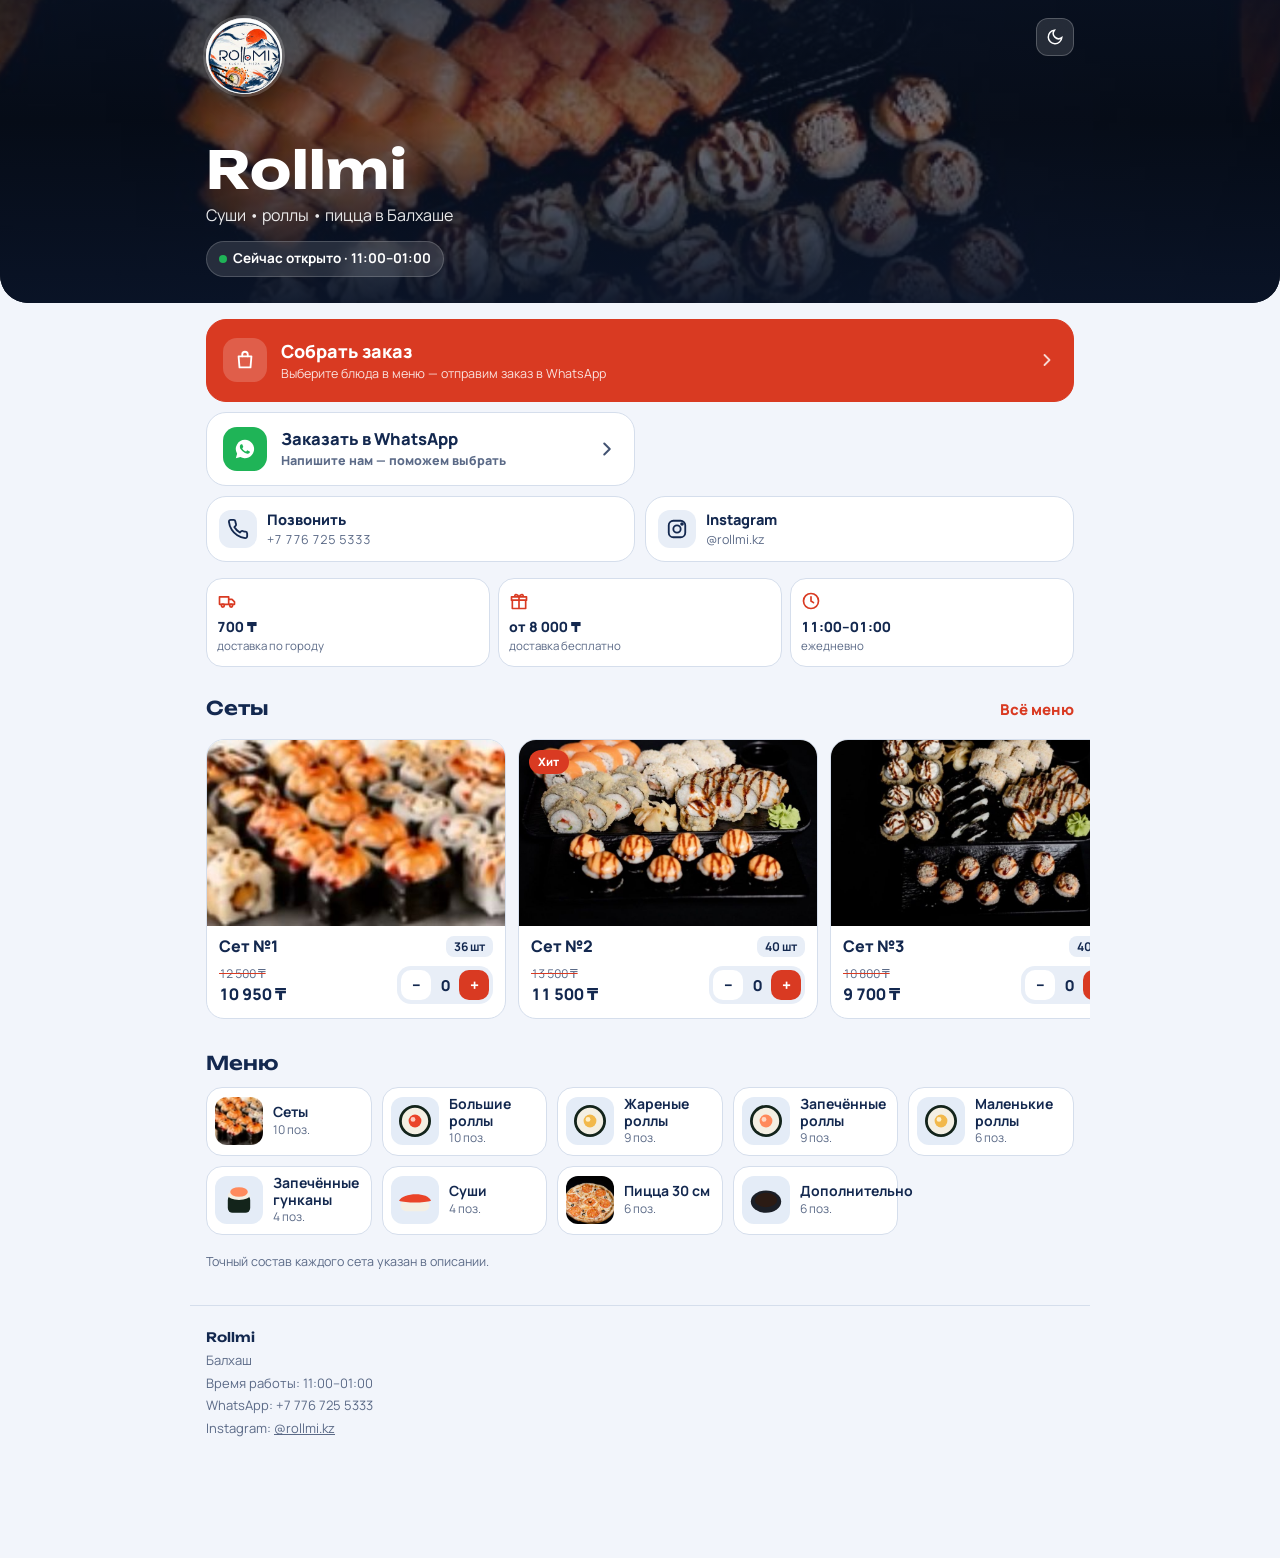
==== commit d6184561: "Rollmi: сайт как оригинал, меню из menu.json, админка для владельца Co-Authored-By: Claude Opus 5.5 " ====
--- a/pizza/index.html
+++ b/pizza/index.html
@@ -3,156 +3,223 @@
 <head>
 <meta charset="utf-8">
 <meta name="viewport" content="width=device-width,initial-scale=1,viewport-fit=cover">
-<title>Пиццерия — заказ онлайн</title>
-<meta name="description" content="Меню пиццерии и заказ с доставкой через WhatsApp">
-<meta name="theme-color" content="#17110d">
+<title>Rollmi — суши, роллы, пицца в Балхаше</title>
+<meta name="description" content="Rollmi — суши, роллы и пицца с доставкой по Балхашу. Заказ онлайн через WhatsApp.">
+<meta name="theme-color" content="#0a1428">
+<link rel="icon" href="img/logo.jpg">
 <link rel="preconnect" href="https://fonts.googleapis.com">
 <link rel="preconnect" href="https://fonts.gstatic.com" crossorigin>
 <link rel="stylesheet" href="https://fonts.googleapis.com/css2?family=Unbounded:wght@500;700&family=Manrope:wght@400;500;600;700;800&display=swap">
-<link rel="stylesheet" href="style.css">
+<link rel="stylesheet" href="rollmi.css">
 </head>
 <body>
-<div id="app"><div class="loading">Загружаем меню…</div></div>
-<script src="common.js"></script>
+<div id="app"></div>
 <script>
+/* Rollmi — клиентский сайт: главная, меню, корзина. Меню берётся из menu.json (правится в admin.html). */
 (function(){
 "use strict";
-var E=PZ.esc,M=PZ.money,I=PZ.ICON;
-var S=null,app=document.getElementById("app");
-var cart={},mode="delivery",form={name:"",phone:"",address:"",comment:""},errs={},sent=false;
-try{var c=JSON.parse(PZ.lsGet("pz-cart",sessionStorage)||"{}");if(c&&typeof c==="object")cart=c;}catch(e){}
-try{var f=JSON.parse(PZ.lsGet("pz-client")||"{}");["name","phone","address"].forEach(function(k){if(f[k])form[k]=f[k];});}catch(e){}
-var th=PZ.lsGet("pz-theme");if(th)document.documentElement.dataset.theme=th;
-
-function items(){return S.items.filter(function(i){return !i.hidden&&+i.price>0;});}
-function byId(id){for(var i=0;i<S.items.length;i++)if(S.items[i].id===id)return S.items[i];return null;}
+var DEF=null;try{DEF=JSON.parse(localStorage.getItem("rollmi-menu-cache")||"null");}catch(e){}
+if(!DEF)DEF={settings:{name:"Rollmi",slogan:"Суши • роллы • пицца",logo:"img/logo.jpg"}};
+var S=null, app=document.getElementById("app");
+var cart={}, mode="delivery", form={name:"",phone:"",address:"",comment:""}, errs={};
+function lsGet(k,st){try{return (st||localStorage).getItem(k);}catch(e){return null;}}
+function lsSet(k,v,st){try{(st||localStorage).setItem(k,v);}catch(e){}}
+try{var c=JSON.parse(lsGet("rollmi-cart",sessionStorage)||"{}");if(c&&typeof c==="object")cart=c;}catch(e){}
+try{var f=JSON.parse(lsGet("rollmi-client")||"{}");["name","phone","address"].forEach(function(k){if(f[k])form[k]=f[k];});}catch(e){}
+var th=lsGet("rollmi-theme");if(th)document.documentElement.dataset.theme=th;
+
+function esc(s){return String(s==null?"":s).replace(/[&<>"']/g,function(c){return{"&":"&amp;","<":"&lt;",">":"&gt;",'"':"&quot;","'":"&#39;"}[c];});}
+function money(n){return (Math.round(+n)||0).toLocaleString("ru-RU").replace(/[\s,]/g," ")+" ₸";}
+function itemById(id){for(var i=0;i<S.items.length;i++)if(S.items[i].id===id)return S.items[i];return null;}
 function catName(id){for(var i=0;i<S.categories.length;i++)if(S.categories[i].id===id)return S.categories[i].name;return "";}
-function saveCart(){PZ.lsSet("pz-cart",JSON.stringify(cart),sessionStorage);}
-function logo(){var s=S.settings;return s.logo?'<img src="'+E(s.logo)+'" alt="">':'<span>'+E((s.name||"PZ").split(/\s+/).map(function(w){return w[0];}).join("").slice(0,2).toUpperCase())+'</span>';}
-function count(){var n=0;for(var k in cart)n+=cart[k];return n;}
-function subtotal(){var t=0;for(var k in cart){var it=byId(k);if(it&&!it.hidden)t+=it.price*cart[k];}return t;}
-function fee(){var s=S.settings;if(mode==="pickup")return 0;var st=subtotal();if(+s.freeFrom&&st>=+s.freeFrom)return 0;return +s.deliveryFee||0;}
-function clean(){for(var k in cart){var it=byId(k);if(!it||it.hidden||!(cart[k]>0))delete cart[k];}saveCart();}
-function waLink(text){var d=PZ.waDigits(S.settings.whatsapp);return d?"https://wa.me/"+d+(text?"?text="+encodeURIComponent(text):""):"";}
-function toast(msg){var t=document.createElement("div");t.className="toast";t.textContent=msg;document.body.appendChild(t);setTimeout(function(){t.remove();},1600);}
-
-function stepper(id,sm){var q=cart[id]||0;
-  if(!q)return '<button class="add" data-add="'+id+'">В корзину</button>';
-  return '<div class="step'+(sm?" sm":"")+'"><button data-dec="'+id+'" aria-label="Убрать">−</button><span>'+q+'</span><button class="plus" data-add="'+id+'" aria-label="Добавить">+</button></div>';}
-function card(it){
-  return '<article class="card"><div class="ph">'+PZ.pic(it)+(it.badge?'<span class="badge">'+E(it.badge)+'</span>':'')+'</div><div class="cb"><div class="nr"><div class="name">'+E(it.name)+'</div><div class="prices"><span class="price">'+M(it.price)+'</span>'+(+it.old>+it.price?'<span class="old">'+M(it.old)+'</span>':'')+'</div></div>'+(it.desc?'<div class="desc">'+E(it.desc)+'</div>':'')+(it.weight?'<span class="pcs">'+E(it.weight)+'</span>':'')+'<div style="display:grid;margin-top:6px" data-slot="'+it.id+'">'+stepper(it.id)+'</div></div></article>';}
-function row(it){
-  return '<div class="row"><div class="th">'+PZ.pic(it)+'</div><div class="mid"><div class="name">'+E(it.name)+(it.badge?'<span class="badge in">'+E(it.badge)+'</span>':'')+'</div>'+(it.desc?'<div class="desc">'+E(it.desc)+'</div>':'')+'<div class="desc">'+(it.weight?E(it.weight)+' · ':'')+'<b style="color:var(--fg)">'+M(it.price)+'</b></div></div><div class="end" data-slot="'+it.id+'">'+stepper(it.id,true)+'</div></div>';}
-function isBig(cat){return /pizza|big|combo/.test(cat)||items().some(function(i){return i.cat===cat&&i.img;});}
-
-function bar(){var n=count();if(!n)return "";
-  return '<div class="bar"><div class="wrap"><button class="in" data-go="cart"><span><small>'+n+' шт · корзина</small><strong>'+M(subtotal())+'</strong></span><span class="cta">Оформить</span></button></div></div>';}
-
-/* ---------- главная ---------- */
-function home(){
-  var s=S.settings,open=PZ.isOpen(s),wa=waLink(),ig=(s.instagram||"").replace(/^@/,"").trim();
-  var pop=items().filter(function(i){return i.badge;}).slice(0,8);if(pop.length<3)pop=items().slice(0,6);
-  var cats=S.categories.filter(function(c){return items().some(function(i){return i.cat===c.id;});});
-  var h='<header class="hero'+(s.hero?' has-img':'')+'"'+(s.hero?' style="--hero:url(\''+E(s.hero)+'\')"':'')+'>'+(s.hero?'':'<div class="hero-pz">'+PZ.art({id:"hero7",name:"Пицца",cat:"pizza"},true)+'</div>')+'<div class="wrap hero-in"><div class="hero-top"><div class="logo">'+logo()+'</div><button class="icon-btn glass" data-theme aria-label="Тема">'+I.moon+'</button></div>'+
-    '<h1>'+E(s.name)+'</h1><p>'+E(s.slogan||"")+'</p><span class="pill"><i class="dot'+(open?'':' closed')+'"></i>'+(open?'Открыто до '+E(s.close):'Сейчас закрыто · откроемся в '+E(s.open))+(s.city?' · '+E(s.city):'')+'</span></div></header>';
-  h+='<main class="wrap" style="padding-bottom:0"><div class="actions"><button class="act primary" data-go="menu"><span class="ic">'+I.pizza+'</span><span class="at"><b>Открыть меню и заказать</b><small>'+items().length+' позиций · доставка и самовывоз</small></span>'+I.arrow+'</button>';
-  if(wa||ig){h+='<div class="act-row">';
-    if(wa)h+='<a class="act sm wa" href="'+wa+'" target="_blank" rel="noopener"><span class="ic">'+I.wa+'</span><span class="at"><b>WhatsApp</b><small>'+E(s.whatsapp)+'</small></span></a>';
-    if(ig)h+='<a class="act sm" href="https://instagram.com/'+encodeURIComponent(ig)+'" target="_blank" rel="noopener"><span class="ic">'+I.ig+'</span><span class="at"><b>Instagram</b><small>@'+E(ig)+'</small></span></a>';
-    h+='</div>';}
-  h+='</div><div class="facts"><div class="fact">'+I.truck+'<b>'+(+s.deliveryFee?M(s.deliveryFee):'Бесплатно')+'</b><span>доставка</span></div><div class="fact">'+I.gift+'<b>'+(+s.freeFrom?'от '+M(s.freeFrom):'—')+'</b><span>бесплатная доставка</span></div><div class="fact">'+I.clock+'<b>'+E(s.open)+'–'+E(s.close)+'</b><span>часы работы</span></div></div>';
-  if(pop.length)h+='<h2 class="sec-h">Популярное</h2><div class="pop-row">'+pop.map(card).join("")+'</div>';
-  h+='<h2 class="sec-h">Категории</h2><div class="cg">'+cats.map(function(c){var f=items().filter(function(i){return i.cat===c.id;});return '<button data-cat="'+E(c.id)+'"><span class="th">'+PZ.pic(f[0])+'</span><span><b>'+E(c.name)+'</b><small>'+f.length+' поз.</small></span></button>';}).join("")+'</div>';
-  if(s.notice)h+='<div class="notice">'+E(s.notice)+'</div>';
-  h+='</main>'+foot()+bar();
-  return h;}
-function foot(){var s=S.settings;return '<footer class="wrap"><b>'+E(s.name)+'</b>'+(s.city||s.address?'<span>'+E([s.city,s.address].filter(Boolean).join(", "))+'</span>':'')+'<span>Ежедневно '+E(s.open)+'–'+E(s.close)+'</span>'+(s.whatsapp?'<span>Тел.: <a href="tel:+'+PZ.waDigits(s.whatsapp)+'">'+E(s.whatsapp)+'</a></span>':'')+'</footer>';}
-
-/* ---------- меню ---------- */
-function menu(){
-  var s=S.settings,cats=S.categories.filter(function(c){return items().some(function(i){return i.cat===c.id;});});
-  var h='<div class="top"><div class="wrap"><div class="head"><button class="icon-btn" data-go="home" aria-label="Назад">'+I.back+'</button><div class="t"><h2>Меню</h2><p>'+E(s.name)+(s.city?' · '+E(s.city):'')+'</p></div><button class="icon-btn" data-go="cart" aria-label="Корзина">'+I.bag+'</button></div><nav class="chips">'+cats.map(function(c,i){return '<button class="chip'+(i?'':' on')+'" data-jump="'+E(c.id)+'">'+E(c.name)+'</button>';}).join("")+'</nav></div></div><main class="wrap">';
-  if(!PZ.isOpen(s))h+='<div class="notice">Сейчас мы закрыты — заказ можно оформить, мы ответим, как откроемся ('+E(s.open)+').</div>';
-  cats.forEach(function(c){var list=items().filter(function(i){return i.cat===c.id;}),big=isBig(c.id);
-    h+='<section class="sec" id="c-'+E(c.id)+'"><h3>'+E(c.name)+'</h3><div class="grid">'+list.map(big?card:row).join("")+'</div></section>';});
-  h+='</main>'+foot()+bar();return h;}
-
-/* ---------- корзина ---------- */
-function field(k,label,type,ph,area){return '<div class="f'+(errs[k]?' err':'')+'"><label for="f-'+k+'">'+label+'</label>'+(area?'<textarea id="f-'+k+'" data-f="'+k+'" placeholder="'+ph+'">'+E(form[k])+'</textarea>':'<input id="f-'+k+'" data-f="'+k+'" type="'+type+'" placeholder="'+ph+'" value="'+E(form[k])+'"'+(type==="tel"?' inputmode="tel" autocomplete="tel"':'')+'>')+(errs[k]?'<div class="e">'+errs[k]+'</div>':'')+'</div>';}
-function cartView(){
-  clean();var s=S.settings;
-  var top='<div class="top"><div class="wrap"><div class="head" style="padding-bottom:12px"><button class="icon-btn" data-go="menu" aria-label="Назад">'+I.back+'</button><div class="t"><h2>Корзина</h2><p>'+E(s.name)+'</p></div></div></div></div>';
-  if(sent)return top+'<main class="wrap"><div class="empty-cart"><h2>Заказ отправлен 👍</h2><p class="hint">Мы получили его в WhatsApp и скоро подтвердим.<br>Если WhatsApp не открылся — нажмите кнопку ниже.</p><a class="wa" style="max-width:320px" href="'+E(lastLink)+'" target="_blank" rel="noopener">'+I.wa+'Открыть WhatsApp ещё раз</a><button class="ghost" data-new>Новый заказ</button></div></main>';
-  if(!count())return top+'<main class="wrap"><div class="empty-cart"><h2>Корзина пуста</h2><p class="hint">Добавьте что-нибудь вкусное из меню</p><button class="btn" data-go="menu">Перейти в меню</button></div></main>';
-  if(!s.pickup)mode="delivery";
-  var st=subtotal(),fe=fee(),tot=st+fe,min=+s.minOrder||0,free=+s.freeFrom||0;
-  var h=top+'<main class="wrap cartv"><div class="box">';
-  for(var k in cart){var it=byId(k);h+='<div class="line"><div class="lt">'+PZ.pic(it)+'</div><div class="t"><div>'+E(it.name)+(it.weight?' · '+E(it.weight):'')+'</div><div>'+M(it.price)+' × '+cart[k]+' = '+M(it.price*cart[k])+'</div></div><div data-slot="'+k+'">'+stepper(k,true)+'</div></div>';}
-  h+='</div>';
-  if(mode==="delivery"&&free&&+s.deliveryFee){var p=Math.min(100,st/free*100);h+='<div class="progress'+(st>=free?' ok':'')+'"><div>'+(st>=free?'🎉 Доставка бесплатная':'До бесплатной доставки: <b>'+M(free-st)+'</b>')+'</div><div class="pb"><i style="width:'+p.toFixed(0)+'%"></i></div></div>';}
-  h+='<div class="box"><h3>Ваши данные</h3>';
-  if(s.pickup)h+='<div class="seg"><button data-mode="delivery" class="'+(mode==="delivery"?"on":"")+'">Доставка</button><button data-mode="pickup" class="'+(mode==="pickup"?"on":"")+'">Самовывоз</button></div>';
-  h+=field("name","Имя","text","Как к вам обращаться")+field("phone","Телефон","tel","+7 7__ ___ __ __");
-  if(mode==="delivery")h+=field("address","Адрес доставки","text","Улица, дом, квартира, подъезд");
-  else if(s.address)h+='<p class="hint">Самовывоз: '+E(s.address)+'</p>';
-  h+=field("comment","Комментарий (необязательно)","","Например: без лука, сдача с 10 000",true)+'</div>';
-  h+='<div class="box sum"><div><span>Товары</span><span>'+M(st)+'</span></div>'+(mode==="delivery"?'<div><span>Доставка</span><span>'+(fe?M(fe):'бесплатно')+'</span></div>':'')+'<div class="total"><span>Итого</span><span>'+M(tot)+'</span></div></div>';
-  var bad=min&&st<min;
-  if(bad)h+='<p class="warn">Минимальная сумма заказа — '+M(min)+'. Добавьте ещё на '+M(min-st)+'.</p>';
-  h+='<button class="wa" data-send'+(bad?' aria-disabled="true"':'')+'>'+I.wa+'Отправить заказ в WhatsApp</button><p class="hint" style="text-align:center">Оплата при получении: наличными или Kaspi. Заказ подтверждается в WhatsApp.</p></main>';
-  return h;}
-
-var lastLink="";
+function digits(){var d=(S.settings.whatsapp||"").replace(/\D/g,"");if(d.length===11&&d[0]==="8")d="7"+d.slice(1);if(d.length===10)d="7"+d;return d;}
+function waLink(text){var d=digits();return d?"https://wa.me/"+d+(text?"?text="+encodeURIComponent(text):""):"";}
+function igHandle(){return (S.settings.instagram||"").replace(/^@/,"").trim();}
+function logoHTML(){return S.settings.logo?'<img src="'+esc(S.settings.logo)+'" alt="'+esc(S.settings.name)+'">':'<span>'+esc((S.settings.name||"R").slice(0,2))+'</span>';}
+function saveCart(){lsSet("rollmi-cart",JSON.stringify(cart),sessionStorage);}
+function saveClient(){lsSet("rollmi-client",JSON.stringify({name:form.name,phone:form.phone,address:form.address}));}
+
+/* ---------- data ---------- */
+function loadMenu(){
+  return fetch("menu.json?t="+Date.now(),{cache:"no-store"}).then(function(r){if(!r.ok)throw 0;return r.json();}).catch(function(){return null;});
+}
+
+/* ---------- helpers ---------- */
+var ICON={
+  bag:'<svg viewBox="0 0 24 24" fill="none" stroke="currentColor" stroke-width="2" stroke-linecap="round" stroke-linejoin="round"><path d="M5 8h14l-1 12H6z"/><path d="M9 8V6a3 3 0 0 1 6 0v2"/></svg>',
+  wa:'<svg viewBox="0 0 24 24" fill="currentColor" aria-hidden="true"><path d="M12 2a10 10 0 0 0-8.6 15.1L2 22l5-1.3A10 10 0 1 0 12 2zm5.2 13.9c-.2.6-1.3 1.2-1.8 1.2s-1 .3-3.4-.7a11.8 11.8 0 0 1-4.6-4.1c-.4-.5-1-1.5-1-2.8s.7-2 1-2.3a1 1 0 0 1 .7-.3h.5c.2 0 .4 0 .6.5l.8 2c.1.2.1.3 0 .5l-.4.6-.4.4c-.1.2-.3.3-.1.6a8 8 0 0 0 1.5 1.9 7.4 7.4 0 0 0 2.2 1.3c.3.1.4.1.6-.1l.8-1c.2-.3.4-.2.6-.1l1.9.9c.3.1.5.2.5.3a2.4 2.4 0 0 1 0 1.2z"/></svg>',
+  phone:'<svg viewBox="0 0 24 24" fill="none" stroke="currentColor" stroke-width="2" stroke-linecap="round" stroke-linejoin="round"><path d="M22 16.9v3a2 2 0 0 1-2.2 2 19.8 19.8 0 0 1-8.6-3.1 19.5 19.5 0 0 1-6-6A19.8 19.8 0 0 1 2.1 4.2 2 2 0 0 1 4.1 2h3a2 2 0 0 1 2 1.7c.1 1 .4 1.9.7 2.8a2 2 0 0 1-.5 2.1L8 9.9a16 16 0 0 0 6 6l1.3-1.3a2 2 0 0 1 2.1-.4c.9.3 1.8.6 2.8.7a2 2 0 0 1 1.7 2z"/></svg>',
+  ig:'<svg viewBox="0 0 24 24" fill="none" stroke="currentColor" stroke-width="2"><rect x="3" y="3" width="18" height="18" rx="5"/><circle cx="12" cy="12" r="4"/><circle cx="17.5" cy="6.5" r="1" fill="currentColor"/></svg>',
+  truck:'<svg viewBox="0 0 24 24" fill="none" stroke="currentColor" stroke-width="2" stroke-linecap="round" stroke-linejoin="round"><path d="M3 7h11v9H3zM14 10h4l3 3v3h-7"/><circle cx="7" cy="17.5" r="1.8"/><circle cx="17" cy="17.5" r="1.8"/></svg>',
+  gift:'<svg viewBox="0 0 24 24" fill="none" stroke="currentColor" stroke-width="2" stroke-linecap="round" stroke-linejoin="round"><path d="M4 11h16v10H4zM3 7h18v4H3zM12 7v14M12 7c-2-4-6-3-5 0M12 7c2-4 6-3 5 0"/></svg>',
+  clock:'<svg viewBox="0 0 24 24" fill="none" stroke="currentColor" stroke-width="2" stroke-linecap="round"><circle cx="12" cy="12" r="9"/><path d="M12 7v5l3 2"/></svg>',
+  moon:'<svg viewBox="0 0 24 24" fill="none" stroke="currentColor" stroke-width="2"><path d="M21 12.8A9 9 0 1 1 11.2 3a7 7 0 0 0 9.8 9.8z"/></svg>',
+  back:'<svg viewBox="0 0 24 24" fill="none" stroke="currentColor" stroke-width="2.2" stroke-linecap="round" stroke-linejoin="round"><path d="M15 18l-6-6 6-6"/></svg>',
+  arrow:'<svg viewBox="0 0 24 24" fill="none" stroke="currentColor" stroke-width="2.2" stroke-linecap="round" stroke-linejoin="round"><path d="M9 6l6 6-6 6"/></svg>'
+};
+function art(it){
+  var n=(it.name+" "+catName(it.cat)).toLowerCase(),h=0;for(var i=0;i<it.id.length;i++)h=(h*31+it.id.charCodeAt(i))>>>0;
+  if(/пицц/.test(n))return '<svg viewBox="0 0 60 60" aria-hidden="true"><circle cx="30" cy="30" r="22" fill="#e9b25a"/><circle cx="30" cy="30" r="18" fill="#f3d27a"/><circle cx="24" cy="24" r="3.5" fill="#d94b33"/><circle cx="36" cy="27" r="3.5" fill="#d94b33"/><circle cx="28" cy="37" r="3.5" fill="#d94b33"/><circle cx="38" cy="38" r="2" fill="#3b4d2a"/><circle cx="21" cy="33" r="2" fill="#3b4d2a"/></svg>';
+  if(/соус|имбир|васаби/.test(n)){var col=/имбир/.test(n)?"#f4c9a0":/васаби/.test(n)?"#93c255":/сырн/.test(n)?"#f1e2b8":/остр/.test(n)?"#c3242b":"#2b1b14";return '<svg viewBox="0 0 60 60" aria-hidden="true"><ellipse cx="30" cy="32" rx="19" ry="14" fill="#1b1f27"/><ellipse cx="30" cy="30" rx="14" ry="9" fill="'+col+'"/></svg>';}
+  var F=[["#ff8a5c","#ffd6c2"],["#ea4429","#ffc9bd"],["#f2b84b","#fff0c7"],["#7cc36a","#e3f4d6"]],c=F[h%F.length];
+  if(/гункан/.test(n))return '<svg viewBox="0 0 60 60" aria-hidden="true"><rect x="16" y="24" width="28" height="22" rx="6" fill="#13241b"/><ellipse cx="30" cy="24" rx="14" ry="6" fill="#f4efe3"/><ellipse cx="30" cy="20" rx="11" ry="6" fill="'+c[0]+'"/></svg>';
+  if(it.cat==="sushi")return '<svg viewBox="0 0 60 60" aria-hidden="true"><rect x="12" y="30" width="36" height="14" rx="7" fill="#f4efe3"/><path d="M10 31c4-10 36-12 40 0-8 3-32 3-40 0z" fill="'+c[0]+'"/></svg>';
+  return '<svg viewBox="0 0 60 60" aria-hidden="true"><circle cx="30" cy="30" r="20" fill="#13241b"/><circle cx="30" cy="30" r="16.5" fill="#f4efe3"/><circle cx="30" cy="30" r="8" fill="'+c[0]+'"/><circle cx="27.5" cy="28" r="3" fill="'+c[1]+'"/></svg>';
+}
+function isOpen(){
+  var o=(S.settings.open||"").split(":"),c=(S.settings.close||"").split(":");if(o.length<2||c.length<2)return null;
+  var d=new Date(Date.now()+5*3600e3),now=d.getUTCHours()*60+d.getUTCMinutes(),a=+o[0]*60+ +o[1],b=+c[0]*60+ +c[1];
+  if(a===b)return true;return a<b?(now>=a&&now<b):(now>=a||now<b);
+}
+function openLabel(){var o=isOpen();return '<span class="dot'+(o===false?' closed':'')+'"></span>'+(o===false?'Сейчас закрыто':'Сейчас открыто')+(S.settings.open?' · '+esc(S.settings.open)+'–'+esc(S.settings.close):'');}
+function cartList(){var out=[];S.items.forEach(function(it){if(!it.hidden&&cart[it.id]>0)out.push({it:it,q:cart[it.id]});});return out;}
+function cartSum(){return cartList().reduce(function(s,l){return s+l.it.price*l.q;},0);}
+function cartCount(){return cartList().reduce(function(s,l){return s+l.q;},0);}
+function fee(){if(mode!=="delivery"||!cartSum())return 0;var st=S.settings;if(+st.freeFrom&&cartSum()>=+st.freeFrom)return 0;return +st.deliveryFee||0;}
+function stepper(it,small){var q=cart[it.id]||0;return '<div class="step'+(small?' sm':'')+'"><button data-act="dec" data-id="'+it.id+'" aria-label="Убрать">−</button><span class="num" data-q="'+it.id+'">'+q+'</span><button class="plus" data-act="inc" data-id="'+it.id+'" aria-label="Добавить '+esc(it.name)+'">+</button></div>';}
+function priceHTML(it){return '<div class="prices">'+(+it.old>+it.price?'<span class="old num">'+money(it.old)+'</span>':'')+'<span class="price num">'+money(it.price)+'</span></div>';}
+
+/* ---------- views ---------- */
+var view="home";
+function go(v,push){
+  view=v;
+  if(push!==false){try{history.pushState({v:v},"",v==="home"?location.pathname+location.search:"#"+v);}catch(e){}}
+  render();window.scrollTo(0,0);
+}
+function render(){
+  if(view==="menu")renderMenu();else if(view==="cart")renderCart();else renderHome();
+  document.title=S.settings.name+(view==="menu"?" — меню":view==="cart"?" — корзина":" — суши, роллы, пицца"+(S.settings.city?" в "+S.settings.city:""));
+}
+function topbar(title,back){
+  return '<header class="top"><div class="wrap"><div class="head">'+(back?'<button class="icon-btn" data-act="go" data-v="'+back+'" aria-label="Назад">'+ICON.back+'</button>':'')+
+  '<button class="logo" data-act="go" data-v="home" aria-label="На главную">'+logoHTML()+'</button><div class="brand"><h1>'+esc(title||S.settings.name)+'</h1><p>'+esc(S.settings.slogan)+(S.settings.city?' · '+esc(S.settings.city):'')+'</p></div><button class="icon-btn" data-act="theme" aria-label="Сменить тему">'+ICON.moon+'</button></div>';
+}
+function renderHome(){
+  var st=S.settings,ig=igHandle(),d=digits();
+  var popular=S.items.filter(function(i){return !i.hidden&&i.img&&i.cat===(S.categories[0]||{}).id;}).slice(0,8);
+  var h='<div class="home">';
+  h+='<section class="hero"'+(st.hero?' style="--hero:url(\''+esc(st.hero).replace(/'/g,"%27")+'\')"':'')+'><div class="wrap hero-in">'+
+     '<div class="hero-top"><div class="logo xl">'+logoHTML()+'</div><button class="icon-btn glass" data-act="theme" aria-label="Сменить тему">'+ICON.moon+'</button></div>'+
+     '<h1 class="hero-h">'+esc(st.name)+'</h1><p class="hero-p">'+esc(st.slogan)+(st.city?' в '+esc(st.city.replace(/^Балхаш$/,"Балхаше")):'')+'</p>'+
+     '<div class="hero-status">'+openLabel()+'</div></div></section>';
+  h+='<div class="wrap actions">'+
+     '<button class="act primary" data-act="go" data-v="menu"><span class="ai-ic">'+ICON.bag+'</span><span class="at"><b>Собрать заказ</b><small>Выберите блюда в меню — отправим заказ в WhatsApp</small></span>'+ICON.arrow+'</button>'+
+     (d?'<a class="act wa" href="'+waLink("Здравствуйте! Хочу сделать заказ.")+'" target="_blank" rel="noopener"><span class="ai-ic">'+ICON.wa+'</span><span class="at"><b>Заказать в WhatsApp</b><small>Напишите нам — поможем выбрать</small></span>'+ICON.arrow+'</a>':'')+
+     '<div class="act-row">'+(d?'<a class="act sm" href="tel:+'+d+'"><span class="ai-ic">'+ICON.phone+'</span><span class="at"><b>Позвонить</b><small class="num">'+esc(st.whatsapp)+'</small></span></a>':'')+
+     (ig?'<a class="act sm" href="https://www.instagram.com/'+esc(ig)+'/" target="_blank" rel="noopener"><span class="ai-ic">'+ICON.ig+'</span><span class="at"><b>Instagram</b><small>@'+esc(ig)+'</small></span></a>':'')+'</div></div>';
+  h+='<div class="wrap facts">'+
+     (+st.deliveryFee?'<div class="fact">'+ICON.truck+'<b class="num">'+money(st.deliveryFee)+'</b><span>доставка по городу</span></div>':'<div class="fact">'+ICON.truck+'<b>0 ₸</b><span>доставка</span></div>')+
+     (+st.freeFrom?'<div class="fact">'+ICON.gift+'<b class="num">от '+money(st.freeFrom)+'</b><span>доставка бесплатно</span></div>':'')+
+     (st.open?'<div class="fact">'+ICON.clock+'<b class="num">'+esc(st.open)+'–'+esc(st.close)+'</b><span>ежедневно</span></div>':'')+'</div>';
+  if(popular.length){
+    h+='<section class="wrap pop"><div class="pop-h"><h2>'+esc(catName(popular[0].cat))+'</h2><button class="link" data-act="go" data-v="menu">Всё меню</button></div><div class="pop-row">'+
+      popular.map(function(it){return '<article class="pop-card"><div class="ph"><img src="'+esc(it.img)+'" alt="'+esc(it.name)+'" loading="lazy">'+(it.badge?'<span class="badge">'+esc(it.badge)+'</span>':'')+'</div><div class="pc-b"><div class="nr"><div class="name">'+esc(it.name)+'</div>'+(it.weight?'<span class="pcs">'+esc(it.weight)+'</span>':'')+'</div><div class="nr">'+priceHTML(it)+stepper(it,true)+'</div></div></article>';}).join("")+'</div></section>';
+  }
+  h+='<div class="wrap cats-grid"><h2>Меню</h2><div class="cg">'+S.categories.filter(function(c){return S.items.some(function(i){return i.cat===c.id&&!i.hidden;});}).map(function(c){var it=S.items.filter(function(i){return i.cat===c.id&&!i.hidden;});var withImg=it.filter(function(i){return i.img;})[0];return '<button class="cg-i" data-act="cat" data-id="'+c.id+'"><span class="cg-th">'+(withImg?'<img src="'+esc(withImg.img)+'" alt="" loading="lazy">':art(it[0]))+'</span><span class="cg-t"><b>'+esc(c.name)+'</b><small>'+it.length+' поз.</small></span></button>';}).join("")+'</div></div>';
+  if(st.notice)h+='<div class="wrap"><p class="hint" style="margin-top:18px">'+esc(st.notice)+'</p></div>';
+  h+=footer()+'</div>'+barHTML()+'<div id="toast"></div>';
+  app.innerHTML=h;
+}
+function footer(){var st=S.settings,ig=igHandle();return '<footer class="wrap"><b>'+esc(st.name)+'</b>'+(st.city||st.address?'<span>'+esc([st.city,st.address].filter(Boolean).join(", "))+'</span>':'')+(st.open?'<span>Время работы: '+esc(st.open)+'–'+esc(st.close)+'</span>':'')+(st.whatsapp?'<span>WhatsApp: '+esc(st.whatsapp)+'</span>':'')+(ig?'<span>Instagram: <a href="https://www.instagram.com/'+esc(ig)+'/" target="_blank" rel="noopener">@'+esc(ig)+'</a></span>':'')+'</footer>';}
+function cardHTML(it){
+  if(it.img)return '<article class="card"><div class="ph"><img src="'+esc(it.img)+'" alt="'+esc(it.name)+'" loading="lazy">'+(it.badge?'<span class="badge">'+esc(it.badge)+'</span>':'')+'</div><div class="cb"><div class="nr"><div class="name">'+esc(it.name)+'</div>'+priceHTML(it)+'</div>'+(it.weight?'<span class="pcs">'+esc(it.weight)+'</span>':'')+(it.desc?'<div class="desc">'+esc(it.desc)+'</div>':'')+'<div class="stepwrap">'+stepper(it)+'</div></div></article>';
+  return '<article class="row-card"><div class="th">'+art(it)+'</div><div class="mid"><div class="name">'+esc(it.name)+(it.badge?'<span class="badge inline">'+esc(it.badge)+'</span>':'')+'</div>'+(it.desc||it.weight?'<div class="desc">'+esc([it.desc,it.weight].filter(Boolean).join(" · "))+'</div>':'')+'</div><div class="end">'+priceHTML(it)+stepper(it,true)+'</div></article>';
+}
+var pendingCat=null;
+function renderMenu(){
+  var cats=S.categories.filter(function(c){return S.items.some(function(i){return i.cat===c.id&&!i.hidden;});});
+  var h=topbar(null,"home")+'<nav class="chips" aria-label="Разделы меню">'+cats.map(function(c,i){return '<button class="chip'+(i===0?' on':'')+'" data-act="jump" data-id="'+c.id+'">'+esc(c.name)+'</button>';}).join("")+'</nav></div></header>';
+  h+='<main class="wrap"><div class="status">'+openLabel()+'</div>';
+  cats.forEach(function(c){h+='<section class="sec" id="s-'+c.id+'" data-cat="'+c.id+'"><h2>'+esc(c.name)+'</h2><div class="grid">'+S.items.filter(function(i){return i.cat===c.id&&!i.hidden;}).map(cardHTML).join("")+'</div></section>';});
+  h+='</main>'+footer()+barHTML()+'<div id="toast"></div>';
+  app.innerHTML=h;spy();
+  if(pendingCat){var s=document.getElementById("s-"+pendingCat);pendingCat=null;if(s)setTimeout(function(){s.scrollIntoView();},0);}
+}
+function barHTML(){var n=cartCount();return '<div class="bar" id="bar"'+(n&&view!=="cart"?'':' hidden')+'>'+(n?'<div class="wrap"><button class="in" data-act="go" data-v="cart"><span><small>Корзина · '+n+' шт</small><strong class="num">'+money(cartSum()+fee())+'</strong></span><span class="bar-cta">Оформить заказ '+ICON.arrow+'</span></button></div>':'')+'</div>';}
+function refreshBar(){var b=document.getElementById("bar");if(!b)return;var t=document.createElement("div");t.innerHTML=barHTML();b.replaceWith(t.firstChild);}
 function orderText(){
-  var s=S.settings,lines=["Новый заказ — "+s.name,""];var n=1;
-  for(var k in cart){var it=byId(k);lines.push((n++)+". "+it.name+(it.weight?" ("+it.weight+")":"")+" × "+cart[k]+" = "+M(it.price*cart[k]));}
-  lines.push("","Товары: "+M(subtotal()));
-  if(mode==="delivery")lines.push("Доставка: "+(fee()?M(fee()):"бесплатно"));
-  lines.push("Итого: "+M(subtotal()+fee()),"");
-  lines.push("Способ: "+(mode==="delivery"?"Доставка":"Самовывоз"),"Имя: "+form.name.trim(),"Телефон: "+form.phone.trim());
-  if(mode==="delivery")lines.push("Адрес: "+form.address.trim());
-  if(form.comment.trim())lines.push("Комментарий: "+form.comment.trim());
-  return lines.join("\n");}
-function send(){
-  var s=S.settings;errs={};
-  if(+s.minOrder&&subtotal()<+s.minOrder){toast("Сумма меньше минимальной");return;}
-  if(!form.name.trim())errs.name="Укажите имя";
-  if(form.phone.replace(/\D/g,"").length<10)errs.phone="Проверьте номер телефона";
-  if(mode==="delivery"&&form.address.trim().length<5)errs.address="Укажите адрес";
-  if(Object.keys(errs).length){render();var el=document.querySelector(".f.err input,.f.err textarea");if(el)el.focus();return;}
-  var link=waLink(orderText());if(!link){toast("Номер WhatsApp не указан в настройках");return;}
-  PZ.lsSet("pz-client",JSON.stringify({name:form.name,phone:form.phone,address:form.address}));
-  lastLink=link;window.open(link,"_blank");
-  cart={};saveCart();sent=true;form.comment="";render();}
-
-/* ---------- роутинг ---------- */
-function view(){var h=location.hash.replace("#","");return h==="menu"||h==="cart"?h:"home";}
-function render(){var v=view();app.innerHTML=v==="menu"?menu():v==="cart"?cartView():home();
-  document.title=S.settings.name+(v==="menu"?" — меню":v==="cart"?" — корзина":" — заказ онлайн");}
-function go(v,cat){if(v!=="cart")sent=false;var cur=view();location.hash=v==="home"?"":v;if(cur===v)render();window.scrollTo(0,0);
-  if(cat)setTimeout(function(){var el=document.getElementById("c-"+cat);if(el)el.scrollIntoView();},30);}
-window.addEventListener("hashchange",function(){render();window.scrollTo(0,0);});
-
-function refreshSlot(id){
-  var v=view();if(v==="cart"){render();return;}
-  document.querySelectorAll('[data-slot="'+id+'"]').forEach(function(el){el.innerHTML=stepper(id,el.classList.contains("end"));});
-  var b=document.querySelector(".bar"),nb=bar();if(b){if(nb)b.outerHTML=nb;else b.remove();}else if(nb)app.insertAdjacentHTML("beforeend",nb);}
-
-app.addEventListener("click",function(e){
-  var t=e.target.closest("button,a");if(!t)return;var d=t.dataset;
-  if(d.add){cart[d.add]=(cart[d.add]||0)+1;saveCart();refreshSlot(d.add);if(cart[d.add]===1&&view()!=="cart")toast("Добавлено в корзину");}
-  else if(d.dec){cart[d.dec]=(cart[d.dec]||0)-1;if(cart[d.dec]<=0)delete cart[d.dec];saveCart();refreshSlot(d.dec);}
-  else if(d.go)go(d.go);
-  else if(d.cat)go("menu",d.cat);
-  else if(d.jump){document.querySelectorAll(".chip").forEach(function(c){c.classList.toggle("on",c===t);});var el=document.getElementById("c-"+d.jump);if(el)el.scrollIntoView({behavior:"smooth"});}
-  else if(d.mode){mode=d.mode;render();}
-  else if("send" in d)send();
-  else if("new" in d){sent=false;go("menu");}
-  else if("theme" in d){var r=document.documentElement,n=r.dataset.theme==="light"?"dark":"light";r.dataset.theme=n;PZ.lsSet("pz-theme",n);}
+  var st=S.settings,L=["Заказ с сайта — "+st.name,""];
+  cartList().forEach(function(l){L.push("• "+l.it.name+" × "+l.q+" = "+money(l.it.price*l.q));});
+  L.push("","Сумма: "+money(cartSum()));if(mode==="delivery")L.push("Доставка: "+(fee()?money(fee()):"бесплатно"));
+  L.push("Итого: "+money(cartSum()+fee()),"","Имя: "+form.name.trim(),"Телефон: "+form.phone.trim(),"Получение: "+(mode==="delivery"?"доставка":"самовывоз"));
+  if(mode==="delivery")L.push("Адрес: "+form.address.trim());if(form.comment.trim())L.push("Комментарий: "+form.comment.trim());
+  return L.join("\n");
+}
+function formErrs(){var e={};if(!form.name.trim())e.name=1;if(form.phone.replace(/\D/g,"").length<10)e.phone=1;if(mode==="delivery"&&!form.address.trim())e.address=1;return e;}
+function blockReason(){var min=+S.settings.minOrder||0;if(!cartCount())return "Корзина пуста.";if(!digits())return "Номер WhatsApp для заказов пока не указан.";if(min&&cartSum()<min)return "Минимальная сумма заказа — "+money(min)+".";return "";}
+function renderCart(){
+  var st=S.settings,L=cartList(),sum=cartSum(),f=fee();
+  var foc=document.activeElement&&document.activeElement.id;
+  var h=topbar("Корзина","menu")+'</div></header><main class="wrap cartv">';
+  if(!L.length){h+='<div class="empty-cart"><div class="logo xl">'+logoHTML()+'</div><h2>Корзина пуста</h2><p class="hint">Добавьте блюда из меню кнопкой «+»</p><button class="pub" data-act="go" data-v="menu">Перейти в меню</button></div></main>';app.innerHTML=h+'<div id="toast"></div>';return;}
+  h+='<section class="box"><div class="lines">'+L.map(function(l){return '<div class="line"><div class="lt">'+(l.it.img?'<img src="'+esc(l.it.img)+'" alt="">':art(l.it))+'</div><div class="t"><div>'+esc(l.it.name)+'</div><div class="num">'+money(l.it.price)+' × '+l.q+' = <b>'+money(l.it.price*l.q)+'</b></div></div>'+stepper(l.it,true)+'</div>';}).join("")+'</div><button class="link" data-act="go" data-v="menu">+ Добавить ещё</button></section>';
+  if(mode==="delivery"&&f&&+st.freeFrom)h+='<div class="progress"><div class="pt">До бесплатной доставки осталось <b class="num">'+money(+st.freeFrom-sum)+'</b></div><div class="pb"><i style="width:'+Math.min(100,Math.round(sum/(+st.freeFrom)*100))+'%"></i></div></div>';
+  else if(mode==="delivery"&&+st.freeFrom&&sum>=+st.freeFrom)h+='<div class="progress ok"><div class="pt">Доставка бесплатная</div><div class="pb"><i style="width:100%"></i></div></div>';
+  h+='<section class="box fields"><h3>Получатель</h3>';
+  if(st.pickup)h+='<div class="seg"><button class="'+(mode==="delivery"?"on":"")+'" data-act="mode" data-v="delivery">Доставка</button><button class="'+(mode==="pickup"?"on":"")+'" data-act="mode" data-v="pickup">Самовывоз</button></div>';
+  h+='<div class="f'+(errs.name?' err':'')+'"><label for="o-name">Ваше имя</label><input id="o-name" data-f="name" autocomplete="name" value="'+esc(form.name)+'"></div>';
+  h+='<div class="f'+(errs.phone?' err':'')+'"><label for="o-phone">Телефон</label><input id="o-phone" data-f="phone" type="tel" inputmode="tel" autocomplete="tel" placeholder="+7 7__ ___ __ __" value="'+esc(form.phone)+'"></div>';
+  if(mode==="delivery")h+='<div class="f'+(errs.address?' err':'')+'"><label for="o-addr">Адрес доставки</label><textarea id="o-addr" data-f="address" autocomplete="street-address" placeholder="Улица, дом, подъезд, квартира">'+esc(form.address)+'</textarea></div>';
+  else if(st.address)h+='<div class="hint">Самовывоз: '+esc([st.city,st.address].filter(Boolean).join(", "))+'</div>';
+  h+='<div class="f"><label for="o-com">Комментарий</label><textarea id="o-com" data-f="comment" placeholder="Например: без васаби, сдача с 10 000">'+esc(form.comment)+'</textarea></div></section>';
+  h+='<section class="box sum"><div><span>Блюда</span><span class="num">'+money(sum)+'</span></div>'+(mode==="delivery"?'<div><span>Доставка</span><span class="num">'+(f?money(f):'бесплатно')+'</span></div>':'')+'<div class="total"><span>Итого</span><span class="num">'+money(sum+f)+'</span></div></section>';
+  var br=blockReason();if(br)h+='<div class="warn">'+esc(br)+'</div>';
+  if(Object.keys(errs).length)h+='<div class="warn">Заполните выделенные поля.</div>';
+  h+='<a class="wa big" id="send" href="'+(digits()?waLink(orderText()):'#')+'" target="_blank" rel="noopener" aria-disabled="'+(br?'true':'false')+'">'+ICON.wa+'Отправить заказ в WhatsApp</a><p class="hint center">Откроется WhatsApp с готовым текстом заказа — останется нажать «Отправить».</p></main><div id="toast"></div>';
+  app.innerHTML=h;
+  if(foc){var el=document.getElementById(foc);if(el)el.focus();}
+}
+function updateSend(){var a=document.getElementById("send");if(a&&digits())a.href=waLink(orderText());}
+function refreshQty(id){
+  if(view==="cart"){renderCart();return;}
+  document.querySelectorAll('[data-q="'+id+'"]').forEach(function(s){s.textContent=cart[id]||0;});
+  refreshBar();
+}
+var spyObs=null;
+function spy(){
+  if(spyObs)spyObs.disconnect();if(!("IntersectionObserver" in window))return;
+  spyObs=new IntersectionObserver(function(en){en.forEach(function(x){if(x.isIntersecting){var id=x.target.dataset.cat;document.querySelectorAll(".chip").forEach(function(c){var on=c.dataset.id===id;c.classList.toggle("on",on);if(on&&c.parentNode)c.parentNode.scrollTo({left:c.offsetLeft-16,behavior:"smooth"});});}});},{rootMargin:"-140px 0px -60% 0px"});
+  document.querySelectorAll(".sec").forEach(function(s){spyObs.observe(s);});
+}
+function toast(t){var el=document.getElementById("toast");if(!el)return;el.innerHTML='<div class="toast" role="status">'+esc(t)+'</div>';clearTimeout(toast._t);toast._t=setTimeout(function(){el.innerHTML="";},2400);}
+
+/* ---------- events ---------- */
+document.addEventListener("click",function(ev){
+  var t=ev.target.closest("[data-act]");if(!t)return;
+  var a=t.dataset.act,id=t.dataset.id;
+  if(a==="inc"){cart[id]=(cart[id]||0)+1;saveCart();refreshQty(id);if(cart[id]===1&&view!=="cart")toast("Добавлено: "+itemById(id).name);}
+  else if(a==="dec"){if(cart[id]){cart[id]--;if(!cart[id])delete cart[id];saveCart();refreshQty(id);}}
+  else if(a==="go")go(t.dataset.v);
+  else if(a==="cat"){pendingCat=id;go("menu");}
+  else if(a==="jump"){var s=document.getElementById("s-"+id);if(s)s.scrollIntoView({behavior:matchMedia("(prefers-reduced-motion: reduce)").matches?"auto":"smooth"});}
+  else if(a==="theme"){var r=document.documentElement,cur=r.dataset.theme||(matchMedia("(prefers-color-scheme: light)").matches?"light":"dark"),nx=cur==="light"?"dark":"light";r.dataset.theme=nx;lsSet("rollmi-theme",nx);}
+  else if(a==="mode"){mode=t.dataset.v;errs={};renderCart();}
 });
-app.addEventListener("input",function(e){var k=e.target.dataset.f;if(k){form[k]=e.target.value;if(errs[k]){delete errs[k];var w=e.target.closest(".f");w.classList.remove("err");var m=w.querySelector(".e");if(m)m.remove();}}});
-
-PZ.loadMenu().then(function(d){S=d;render();}).catch(function(){app.innerHTML='<div class="loading">Не удалось загрузить меню. Обновите страницу.</div>';});
+document.addEventListener("click",function(ev){
+  var s=ev.target.closest("#send");if(!s)return;
+  var br=blockReason(),e=formErrs();
+  if(br||Object.keys(e).length){ev.preventDefault();errs=br?{}:e;renderCart();toast(br||"Заполните имя, телефон и адрес");return;}
+  saveClient();updateSend();
+},true);
+document.addEventListener("input",function(ev){var t=ev.target;if(!t.dataset.f)return;form[t.dataset.f]=t.value;if(errs[t.dataset.f]){delete errs[t.dataset.f];t.parentNode.classList.remove("err");}updateSend();});
+window.addEventListener("popstate",function(){var h=location.hash.replace("#","");view=(h==="menu"||h==="cart")?h:"home";render();});
+
+/* ---------- boot ---------- */
+var reduce=matchMedia("(prefers-reduced-motion: reduce)").matches,splash=null,t0=Date.now();
+if(!reduce&&DEF){
+  splash=document.createElement("div");splash.className="splash";
+  splash.innerHTML='<div class="b"><div class="lg">'+(DEF.settings.logo?'<img src="'+esc(DEF.settings.logo)+'" alt="">':'')+'</div><div class="n">'+esc(DEF.settings.name)+'</div><div class="s">'+esc(DEF.settings.slogan)+'</div></div>';
+  document.body.appendChild(splash);
+}
+loadMenu().then(function(d){
+  if(d)lsSet("rollmi-menu-cache",JSON.stringify(d));
+  if(!d){try{d=JSON.parse(lsGet("rollmi-menu-cache")||"null");}catch(e){d=null;}}
+  S=d;if(!S||!S.items){app.innerHTML='<div class="loading">Не удалось загрузить меню. Обновите страницу.</div>';if(splash)splash.remove();return;}
+  var h=location.hash.replace("#","");view=(h==="menu"||h==="cart")?h:"home";
+  render();
+  if(splash){setTimeout(function(){splash.classList.add("out");setTimeout(function(){splash.remove();},600);},Math.max(0,900-(Date.now()-t0)));}
+});
+setInterval(function(){if(!S)return;document.querySelectorAll(".dot").forEach(function(d){d.classList.toggle("closed",isOpen()===false);});},60000);
 })();
 </script>
 </body>
--- a/pizza/rollmi.css
+++ b/pizza/rollmi.css
@@ -0,0 +1,307 @@
+/* Layout: phone-first menu like a printed sushi card — logo header, sticky category rail, photo cards for sets, compact rows for the rest, cart form at the end, sticky checkout bar. Brand: Rollmi navy + rising-sun red. */
+:root{
+  --bg:#0a1428; --surface:#101d39; --surface-2:#172749; --line:#22355d;
+  --fg:#f3f5fa; --muted:#93a2c1; --accent:#ea4429; --accent-ink:#ffffff;
+  --plate:#0d1931; --wa:#25d366; --wa-ink:#062611; --danger:#ff6b5b; --warn:#f2b84b;
+  --shadow:0 12px 32px rgba(0,0,0,.4);
+  --f-display:"Unbounded","Manrope",system-ui,sans-serif;
+  --f-body:"Manrope",system-ui,-apple-system,"Segoe UI",sans-serif;
+  color-scheme:dark;
+}
+@media (prefers-color-scheme: light){:root:not([data-theme="dark"]){
+  --bg:#f2f5fb; --surface:#ffffff; --surface-2:#e8eef7; --line:#d5deec;
+  --fg:#13284f; --muted:#5b6a87; --accent:#d93a22; --accent-ink:#ffffff;
+  --plate:#e4ecf7; --wa:#1fb457; --wa-ink:#ffffff; --danger:#c8402f; --warn:#a8720c;
+  --shadow:0 12px 32px rgba(19,40,79,.14); color-scheme:light}}
+:root[data-theme="light"]{
+  --bg:#f2f5fb; --surface:#ffffff; --surface-2:#e8eef7; --line:#d5deec;
+  --fg:#13284f; --muted:#5b6a87; --accent:#d93a22; --accent-ink:#ffffff;
+  --plate:#e4ecf7; --wa:#1fb457; --wa-ink:#ffffff; --danger:#c8402f; --warn:#a8720c;
+  --shadow:0 12px 32px rgba(19,40,79,.14); color-scheme:light}
+:root[data-theme="dark"]{
+  --bg:#0a1428; --surface:#101d39; --surface-2:#172749; --line:#22355d;
+  --fg:#f3f5fa; --muted:#93a2c1; --accent:#ea4429; --accent-ink:#ffffff;
+  --plate:#0d1931; --wa:#25d366; --wa-ink:#062611; --danger:#ff6b5b; --warn:#f2b84b;
+  --shadow:0 12px 32px rgba(0,0,0,.4); color-scheme:dark}
+*{box-sizing:border-box}
+html{scroll-padding-top:128px}
+body{background:var(--bg);color:var(--fg);font:15px/1.45 var(--f-body);-webkit-font-smoothing:antialiased}
+body::before{content:"";position:fixed;inset:0 0 auto;height:env(safe-area-inset-top,0px);z-index:40;background:var(--bg)}
+button,input,textarea,select{font:inherit;color:inherit}
+button{cursor:pointer}
+:focus-visible{outline:2px solid var(--accent);outline-offset:2px}
+.wrap{max-width:900px;margin:0 auto;padding-left:max(16px,env(safe-area-inset-left,0px));padding-right:max(16px,env(safe-area-inset-right,0px))}
+.num{font-variant-numeric:tabular-nums}
+
+/* splash */
+.splash{position:fixed;inset:0;z-index:100;display:grid;place-items:center;background:radial-gradient(circle at 50% 42%,var(--surface-2),var(--bg) 62%);transition:opacity .5s ease}
+.splash.out{opacity:0;pointer-events:none}
+.splash .b{display:grid;justify-items:center;gap:14px;text-align:center}
+.splash .lg{position:relative;width:124px;height:124px}
+.splash .lg img,.splash .lg .ini{width:124px;height:124px;border-radius:50%;object-fit:cover;display:grid;place-items:center;background:#fff;color:#13284f;font:700 30px var(--f-display)}
+.splash .lg::after{content:"";position:absolute;inset:-10px;border-radius:50%;border:1.5px solid transparent;border-top-color:var(--accent);border-right-color:var(--accent);animation:spin 1.6s linear infinite}
+.splash .n{font:700 28px/1 var(--f-display);letter-spacing:.04em}
+.splash .s{color:var(--muted);font-size:13px;letter-spacing:.12em;text-transform:uppercase}
+@keyframes spin{to{transform:rotate(360deg)}}
+
+/* header */
+.top{position:sticky;top:env(safe-area-inset-top,0px);z-index:30;background:color-mix(in srgb,var(--bg) 92%,transparent);backdrop-filter:blur(12px);-webkit-backdrop-filter:blur(12px);border-bottom:1px solid var(--line)}
+.head{display:flex;align-items:center;gap:12px;padding-block:12px}
+.logo{width:46px;height:46px;border-radius:50%;flex:none;overflow:hidden;background:#fff;display:grid;place-items:center;color:#13284f;font:700 15px var(--f-display);box-shadow:0 0 0 2px var(--line)}
+.logo img{width:100%;height:100%;object-fit:cover}
+.brand{min-width:0;flex:1}
+.brand h1{margin:0;font:700 19px/1.1 var(--f-display);letter-spacing:.03em}
+.brand p{margin:3px 0 0;color:var(--muted);font-size:12.5px;white-space:nowrap;overflow:hidden;text-overflow:ellipsis}
+.city{font-size:11px;font-weight:700;letter-spacing:.08em;text-transform:uppercase;border:1px solid var(--line);border-radius:8px;padding:5px 8px;color:var(--muted)}
+.icon-btn{width:38px;height:38px;border-radius:12px;border:1px solid var(--line);background:var(--surface);display:grid;place-items:center;flex:none}
+.icon-btn svg{width:18px;height:18px}
+.chips{display:flex;gap:8px;overflow-x:auto;padding-bottom:12px;scrollbar-width:none}
+.chips::-webkit-scrollbar{display:none}
+.chip{flex:none;border:1px solid var(--line);background:var(--surface);border-radius:999px;padding:8px 15px;font-weight:700;font-size:13.5px;color:var(--muted);white-space:nowrap}
+.chip.on{background:var(--fg);color:var(--bg);border-color:var(--fg)}
+
+/* status strip */
+.status{display:flex;flex-wrap:wrap;gap:6px 14px;align-items:center;margin-top:14px;font-size:13px;color:var(--muted)}
+.status b{color:var(--fg)}
+.dot{width:8px;height:8px;border-radius:50%;display:inline-block;margin-right:6px;background:var(--wa)}
+.dot.closed{background:var(--danger)}
+
+/* menu */
+main{padding-bottom:110px}
+.sec{padding-top:26px}
+.sec h2{margin:0 0 12px;font:600 18px/1.2 var(--f-display);letter-spacing:.02em;display:flex;align-items:center;gap:10px}
+.sec h2::before{content:"";width:10px;height:10px;border-radius:50%;background:var(--accent)}
+.grid{display:grid;grid-template-columns:1fr;gap:14px}
+@media (min-width:700px){.grid{grid-template-columns:1fr 1fr}}
+.card{background:var(--surface);border:1px solid var(--line);border-radius:20px;overflow:hidden;display:flex;flex-direction:column;min-width:0}
+.ph{position:relative;aspect-ratio:2/1;background:var(--plate);max-width:100%}
+.ph img{width:100%;height:100%;object-fit:cover;display:block}
+.badge{position:absolute;left:10px;top:10px;background:var(--accent);color:var(--accent-ink);font-size:11.5px;font-weight:800;padding:4px 9px;border-radius:999px;letter-spacing:.02em}
+.badge.inline{position:static;display:inline-block;vertical-align:2px;margin-left:6px;font-size:10.5px;padding:2px 7px}
+.cb{padding:12px 14px 14px;display:grid;gap:6px;min-width:0}
+.nr{display:flex;justify-content:space-between;align-items:flex-start;gap:10px}
+.name{font-weight:800;font-size:16px;line-height:1.25;min-width:0}
+.prices{text-align:right;white-space:nowrap;flex:none}
+.price{font-weight:800;font-size:16px}
+.old{display:block;color:var(--muted);font-size:12px;text-decoration:line-through;text-decoration-color:var(--accent)}
+.desc{color:var(--muted);font-size:13px;line-height:1.4}
+.pcs{display:inline-block;font-size:12px;font-weight:700;color:var(--fg);background:var(--surface-2);border-radius:8px;padding:2px 8px;justify-self:start}
+.stepwrap{display:flex;justify-content:center;margin-top:6px}
+.step{display:inline-flex;align-items:center;gap:4px;background:var(--surface-2);border-radius:14px;padding:4px}
+.step button{width:34px;height:34px;border-radius:10px;border:0;background:var(--surface);font-weight:800;font-size:17px;display:grid;place-items:center}
+.step button.plus{background:var(--accent);color:var(--accent-ink)}
+.step span{min-width:28px;text-align:center;font-weight:800}
+/* compact rows (items without photo) */
+.row-card{display:grid;grid-template-columns:60px 1fr auto;gap:12px;align-items:center;background:var(--surface);border:1px solid var(--line);border-radius:18px;padding:10px 12px 10px 10px;min-width:0}
+.row-card .th{width:60px;height:60px;border-radius:14px;background:var(--plate);overflow:hidden;display:grid;place-items:center}
+.row-card .th img,.row-card .th svg{width:100%;height:100%;object-fit:cover;display:block}
+.row-card .mid{min-width:0;display:grid;gap:2px}
+.row-card .name{font-size:15px}
+.row-card .desc{font-size:12.5px}
+.row-card .end{display:grid;justify-items:end;gap:6px}
+.row-card .step button{width:30px;height:30px}
+.row-card .step span{min-width:20px}
+
+/* cart */
+.cart{margin-top:30px;background:var(--surface);border:1px solid var(--line);border-radius:22px;padding:16px;display:grid;gap:12px}
+.cart-h{display:flex;justify-content:space-between;align-items:baseline}
+.cart-h h2{margin:0;font:600 19px var(--f-display)}
+.cart-h span{font-weight:800;font-size:17px}
+.f label{display:block;font-size:12.5px;color:var(--muted);margin-bottom:4px;font-weight:700}
+.f input,.f textarea,.f select{width:100%;border:1px solid var(--line);background:var(--bg);border-radius:12px;padding:12px;outline:none}
+.f textarea{min-height:72px;resize:vertical}
+.f input:focus,.f textarea:focus,.f select:focus{border-color:var(--accent)}
+.f.err input,.f.err textarea{border-color:var(--danger)}
+.lines{display:grid}
+.line{display:flex;align-items:center;gap:10px;padding-block:9px;border-top:1px solid var(--line)}
+.line .t{flex:1;min-width:0}
+.line .t div:first-child{font-weight:700}
+.line .t div:last-child{color:var(--muted);font-size:13px}
+.line .step button{width:28px;height:28px;font-size:15px}
+.sum{display:grid;gap:4px;border-top:1px solid var(--line);padding-top:10px}
+.sum div{display:flex;justify-content:space-between;color:var(--muted)}
+.sum .total{color:var(--fg);font-weight:800;font-size:18px}
+.hint{color:var(--muted);font-size:12.5px}
+.warn{color:var(--warn);font-size:13px}
+.seg{display:grid;grid-template-columns:1fr 1fr;gap:4px;background:var(--surface-2);padding:4px;border-radius:14px}
+.seg button{border:0;background:none;border-radius:10px;padding:9px;font-weight:700;color:var(--muted)}
+.seg button.on{background:var(--surface);color:var(--fg);box-shadow:0 1px 3px rgba(0,0,0,.15)}
+.wa{display:flex;align-items:center;justify-content:center;gap:8px;width:100%;border:0;border-radius:16px;padding:15px;background:var(--wa);color:var(--wa-ink);font-weight:800;font-size:15.5px;text-decoration:none}
+.wa[aria-disabled="true"]{opacity:.45}
+.empty{color:var(--muted);text-align:center;padding:10px 0}
+footer{margin-top:34px;padding-block:22px;border-top:1px solid var(--line);color:var(--muted);font-size:13px;display:grid;gap:4px}
+footer b{color:var(--fg);font-family:var(--f-display);font-weight:600}
+footer a{color:inherit}
+
+/* checkout bar */
+.bar{position:fixed;left:0;right:0;bottom:0;z-index:35;padding-top:10px;padding-bottom:calc(10px + env(safe-area-inset-bottom,0px));background:linear-gradient(to top,var(--bg) 60%,transparent)}
+.bar .in{display:flex;align-items:center;justify-content:space-between;gap:12px;background:var(--surface);border:1px solid var(--line);border-radius:18px;padding:10px 10px 10px 16px;box-shadow:var(--shadow)}
+.bar small{display:block;color:var(--muted);font-size:12px}
+.bar strong{font-size:16px}
+.bar button{border:0;border-radius:13px;padding:12px 18px;background:var(--accent);color:var(--accent-ink);font-weight:800}
+
+/* info modal */
+.scrim{position:fixed;inset:0;z-index:50;background:rgba(4,10,24,.6);display:grid;place-items:center;padding:20px}
+.modal{width:100%;max-width:420px;background:var(--surface);border:1px solid var(--line);border-radius:22px;padding:20px;display:grid;gap:12px;box-shadow:var(--shadow)}
+.modal h3{margin:0;font:600 19px var(--f-display)}
+.modal ul{list-style:none;margin:0;padding:0;display:grid;gap:10px}
+.modal li{display:grid;grid-template-columns:22px 1fr;gap:10px;font-size:14px;align-items:start}
+.modal li svg{width:20px;height:20px;color:var(--accent);margin-top:1px}
+.modal .ok{justify-self:start;border:0;border-radius:12px;padding:11px 22px;background:var(--fg);color:var(--bg);font-weight:800}
+
+/* admin */
+.adm{min-height:100vh;background:var(--bg)}
+.adm-top{position:sticky;top:env(safe-area-inset-top,0px);z-index:5;background:var(--bg);border-bottom:1px solid var(--line)}
+.adm-top .wrap{display:flex;align-items:center;gap:10px;padding-block:12px;flex-wrap:wrap}
+.adm-top h2{margin:0;font:600 17px var(--f-display);flex:1;min-width:150px}
+.pub{border:0;border-radius:12px;padding:10px 16px;background:var(--accent);color:var(--accent-ink);font-weight:800}
+.pub:disabled{opacity:.4;cursor:default}
+.ghost{border:1px solid var(--line);background:var(--surface);border-radius:12px;padding:9px 14px;font-weight:700;text-decoration:none;color:var(--fg)}
+.tabs{display:flex;gap:6px;padding-bottom:12px;overflow-x:auto}
+.tabs button{border:1px solid var(--line);background:var(--surface);border-radius:999px;padding:7px 14px;font-weight:700;color:var(--muted);flex:none}
+.tabs button.on{background:var(--fg);color:var(--bg);border-color:var(--fg)}
+.adm-body{padding-block:16px 60px;display:grid;gap:14px}
+.banner{padding:12px 14px;border-radius:14px;border:1px dashed var(--warn);color:var(--warn);font-size:13.5px}
+.panel{background:var(--surface);border:1px solid var(--line);border-radius:16px;padding:14px;display:grid;gap:10px;min-width:0}
+.panel h4{margin:0;font-size:12.5px;letter-spacing:.08em;text-transform:uppercase;color:var(--muted)}
+.two{display:grid;grid-template-columns:repeat(auto-fit,minmax(200px,1fr));gap:10px}
+.ai{display:flex;align-items:center;gap:10px;padding:8px;border-radius:12px;background:var(--surface-2);min-width:0;flex-wrap:wrap}
+.ai.off{opacity:.55}
+.ai .th{width:52px;height:52px;border-radius:10px;overflow:hidden;flex:none;background:var(--plate)}
+.ai .th img,.ai .th svg{width:100%;height:100%;object-fit:cover;display:block}
+.ai .t{flex:1;min-width:120px}
+.ai .t div:first-child{font-weight:700;white-space:nowrap;overflow:hidden;text-overflow:ellipsis}
+.ai .t div:last-child{color:var(--muted);font-size:12.5px}
+.mini{border:1px solid var(--line);background:var(--surface);border-radius:9px;min-width:32px;height:32px;padding:0 9px;font-size:13px;font-weight:700;flex:none}
+.danger{color:var(--danger)}
+.acts{display:flex;gap:4px;flex-wrap:wrap;justify-content:flex-end}
+.photo-pick{display:flex;gap:12px;align-items:center;flex-wrap:wrap}
+.photo-pick .th{width:120px;height:60px;border-radius:12px;overflow:hidden;background:var(--plate);flex:none}
+.photo-pick .th img,.photo-pick .th svg{width:100%;height:100%;object-fit:cover;display:block}
+.check{display:flex;gap:8px;align-items:center;font-weight:700}
+.sheet-scrim{position:fixed;inset:0;z-index:70;background:rgba(4,10,24,.6);display:flex;align-items:flex-end;justify-content:center}
+.sheet{width:100%;max-width:560px;max-height:92vh;overflow:auto;background:var(--bg);border-radius:22px 22px 0 0;border:1px solid var(--line);display:grid;gap:10px;padding-block:18px calc(18px + env(safe-area-inset-bottom,0px));padding-left:max(18px,env(safe-area-inset-left,0px));padding-right:max(18px,env(safe-area-inset-right,0px))}
+.sh-head{display:flex;justify-content:space-between;align-items:center}
+.sh-head h3{margin:0;font:600 18px var(--f-display)}
+.toast{position:fixed;left:50%;bottom:calc(96px + env(safe-area-inset-bottom,0px));transform:translateX(-50%);z-index:90;background:var(--fg);color:var(--bg);padding:10px 16px;border-radius:12px;font-weight:700;font-size:14px;box-shadow:var(--shadow);max-width:calc(100% - 32px)}
+@media (prefers-reduced-motion: reduce){*{animation:none!important;transition:none!important}}
+
+/* loading + login */
+.loading{min-height:60vh;display:grid;place-items:center;color:var(--muted)}
+.login{min-height:100vh;display:grid;place-items:center;padding-left:max(16px,env(safe-area-inset-left,0px));padding-right:max(16px,env(safe-area-inset-right,0px))}
+.login form{width:100%;max-width:360px;background:var(--surface);border:1px solid var(--line);border-radius:22px;padding:22px;display:grid;gap:12px}
+.login h1{margin:0;font:600 20px var(--f-display)}
+.login .logo{width:64px;height:64px}
+.err-msg{color:var(--danger);font-size:13.5px}
+
+/* ---------- base for own hosting ---------- */
+html,body{margin:0}
+img{max-width:100%}
+[hidden]{display:none!important}
+button.logo{border:0;padding:0;cursor:pointer}
+.logo span{font:700 15px var(--f-display)}
+.logo.xl{width:76px;height:76px;box-shadow:0 0 0 3px rgba(255,255,255,.18),0 10px 30px rgba(0,0,0,.35)}
+.link{border:0;background:none;color:var(--accent);font-weight:800;padding:6px 0;justify-self:start}
+.center{text-align:center}
+.pub{border:0;border-radius:12px;padding:11px 18px;background:var(--accent);color:var(--accent-ink);font-weight:800}
+
+/* ---------- home ---------- */
+.hero{position:relative;color:#fff;background:#0a1428;padding-top:env(safe-area-inset-top,0px);overflow:hidden;border-radius:0 0 28px 28px}
+.hero::before{content:"";position:absolute;inset:0;background-image:var(--hero,none);background-size:cover;background-position:center;opacity:.55;transform:scale(1.05)}
+.hero::after{content:"";position:absolute;inset:0;background:linear-gradient(180deg,rgba(10,20,40,.55) 0%,rgba(10,20,40,.2) 40%,rgba(10,20,40,.92) 100%)}
+.hero-in{position:relative;z-index:1;padding-block:18px 26px;display:grid;gap:8px}
+.hero-top{display:flex;justify-content:space-between;align-items:flex-start;margin-bottom:42px}
+.icon-btn.glass{background:rgba(255,255,255,.12);border-color:rgba(255,255,255,.22);color:#fff;backdrop-filter:blur(8px);-webkit-backdrop-filter:blur(8px)}
+.hero-h{margin:0;font:700 clamp(34px,10vw,52px)/1 var(--f-display);letter-spacing:.02em;text-wrap:balance}
+.hero-p{margin:0;font-size:16px;opacity:.9}
+.hero-status{display:inline-flex;align-items:center;gap:0;font-size:13.5px;font-weight:700;background:rgba(255,255,255,.12);border:1px solid rgba(255,255,255,.18);border-radius:999px;padding:7px 12px;justify-self:start;margin-top:6px;backdrop-filter:blur(8px);-webkit-backdrop-filter:blur(8px)}
+.actions{display:grid;gap:10px;margin-top:-2px;padding-block:18px 4px}
+.act{display:flex;align-items:center;gap:14px;width:100%;text-align:left;border:1px solid var(--line);background:var(--surface);color:var(--fg);border-radius:20px;padding:14px 16px;text-decoration:none;min-width:0}
+.act>svg{width:20px;height:20px;flex:none;opacity:.8}
+.act .ai-ic{width:44px;height:44px;border-radius:14px;display:grid;place-items:center;flex:none;background:var(--surface-2)}
+.act .ai-ic svg{width:22px;height:22px}
+.act .at{flex:1;min-width:0;display:grid;gap:1px}
+.act b{font-size:16.5px;font-weight:800}
+.act small{font-size:12.5px;color:var(--muted)}
+.act.primary{background:var(--accent);border-color:var(--accent);color:var(--accent-ink);padding-block:18px}
+.act.primary .ai-ic{background:rgba(255,255,255,.18)}
+.act.primary small{color:rgba(255,255,255,.85)}
+.act.primary b{font-size:18px}
+.act.wa .ai-ic{background:var(--wa);color:#fff}
+.act-row{display:grid;grid-template-columns:1fr 1fr;gap:10px}
+.act.sm{padding:12px;gap:10px}
+.act.sm .ai-ic{width:38px;height:38px;border-radius:12px}
+.act.sm b{font-size:14.5px}
+.act.sm small{overflow-wrap:anywhere}
+.facts{display:grid;grid-template-columns:repeat(3,1fr);gap:8px;padding-top:12px}
+.fact{background:var(--surface);border:1px solid var(--line);border-radius:16px;padding:12px 10px;display:grid;gap:2px;min-width:0}
+.fact svg{width:20px;height:20px;color:var(--accent);margin-bottom:4px}
+.fact b{font-size:14px;font-weight:800;white-space:nowrap}
+.fact span{font-size:11.5px;color:var(--muted);line-height:1.25}
+.pop{padding-top:26px}
+.pop-h{display:flex;justify-content:space-between;align-items:baseline;margin-bottom:12px}
+.pop h2,.cats-grid h2{margin:0;font:600 19px var(--f-display)}
+.pop-row{display:flex;gap:12px;overflow-x:auto;scroll-snap-type:x mandatory;padding-bottom:6px;scrollbar-width:none;margin-right:calc(-1 * max(16px,env(safe-area-inset-right,0px)))}
+.pop-row::-webkit-scrollbar{display:none}
+.pop-card{flex:none;width:min(78%,300px);scroll-snap-align:start;background:var(--surface);border:1px solid var(--line);border-radius:18px;overflow:hidden}
+.pop-card .ph{aspect-ratio:16/10}
+.pc-b{padding:10px 12px 12px;display:grid;gap:8px}
+.pc-b .nr{align-items:center}
+.pc-b .prices{text-align:left}
+.cats-grid{padding-top:26px}
+.cg{display:grid;grid-template-columns:repeat(auto-fill,minmax(150px,1fr));gap:10px;margin-top:12px}
+.cg-i{display:flex;align-items:center;gap:10px;border:1px solid var(--line);background:var(--surface);border-radius:16px;padding:8px;text-align:left;min-width:0}
+.cg-th{width:48px;height:48px;border-radius:12px;overflow:hidden;flex:none;background:var(--plate);display:grid;place-items:center}
+.cg-th img,.cg-th svg{width:100%;height:100%;object-fit:cover;display:block}
+.cg-t{min-width:0;display:grid}
+.cg-t b{font-size:14px;line-height:1.2}
+.cg-t small{color:var(--muted);font-size:12px}
+@media (min-width:700px){.act-row{grid-template-columns:1fr 1fr}.actions{grid-template-columns:1fr 1fr}.act.primary,.act-row{grid-column:1/-1}}
+
+/* ---------- menu tweaks ---------- */
+.top .chips{padding-bottom:12px}
+.status{margin-top:14px;font-size:13px;color:var(--muted);display:flex;align-items:center}
+.step.sm button{width:30px;height:30px;font-size:16px}
+.step.sm span{min-width:20px}
+.ph img{transition:transform .4s ease}
+.card:hover .ph img{transform:scale(1.03)}
+footer.wrap{display:grid;margin-top:34px;padding-bottom:120px}
+.bar .in{width:100%;border:0;cursor:pointer;color:var(--fg);text-align:left}
+.bar-cta{display:inline-flex;align-items:center;gap:6px;background:var(--accent);color:var(--accent-ink);border-radius:13px;padding:12px 14px;font-weight:800;font-size:14.5px;white-space:nowrap}
+.bar-cta svg{width:16px;height:16px}
+
+/* ---------- cart view ---------- */
+.cartv{display:grid;gap:12px;padding-top:14px;padding-bottom:40px}
+.box{background:var(--surface);border:1px solid var(--line);border-radius:20px;padding:14px;display:grid;gap:10px}
+.box h3{margin:0;font:600 16px var(--f-display)}
+.box .line:first-child{border-top:0;padding-top:0}
+.line .lt{width:48px;height:48px;border-radius:12px;overflow:hidden;flex:none;background:var(--plate)}
+.line .lt img,.line .lt svg{width:100%;height:100%;object-fit:cover;display:block}
+.progress{display:grid;gap:6px;padding:12px 14px;border-radius:16px;background:var(--surface);border:1px solid var(--line);font-size:13.5px}
+.pb{height:8px;border-radius:99px;background:var(--surface-2);overflow:hidden}
+.pb i{display:block;height:100%;background:var(--accent);border-radius:99px;transition:width .3s ease}
+.progress.ok .pb i{background:var(--wa)}
+.sum.box{gap:6px}
+.sum.box div{display:flex;justify-content:space-between;color:var(--muted)}
+.sum.box .total{color:var(--fg);font-weight:800;font-size:18px;border-top:1px solid var(--line);padding-top:8px}
+.wa.big{padding:17px;font-size:16px;border-radius:18px}
+.wa svg{width:22px;height:22px}
+.empty-cart{display:grid;justify-items:center;gap:10px;text-align:center;padding:60px 0}
+.empty-cart h2{margin:0;font:600 20px var(--f-display)}
+
+/* ---------- admin extras ---------- */
+.noimg{display:grid;place-items:center;width:100%;height:100%;font-size:10.5px;color:var(--muted);text-align:center;line-height:1.1}
+.search{flex:1;min-width:180px;border:1px solid var(--line);background:var(--surface);border-radius:12px;padding:10px 12px;outline:none}
+.search:focus{border-color:var(--accent)}
+.adm .panel p{margin:0}
+
+/* ---------- extras for own hosting (admin) ---------- */
+.btn{border:0;border-radius:12px;padding:11px 18px;background:var(--accent);color:var(--accent-ink);font-weight:800;text-decoration:none;display:inline-block}
+.btn:disabled{opacity:.4;cursor:default}
+.f .e{color:var(--danger);font-size:12.5px;margin-top:4px}
+.photo{display:flex;gap:12px;align-items:center;flex-wrap:wrap}
+.photo .th{width:120px;height:60px;border-radius:12px;overflow:hidden;background:var(--plate);flex:none}
+.photo .th img,.photo .th svg{width:100%;height:100%;object-fit:cover;display:block}
+details.help{font-size:13px;color:var(--muted)}
+details.help summary{cursor:pointer;font-weight:700;color:var(--fg)}
+details.help ol{padding-left:18px;margin:8px 0 0;display:grid;gap:4px}
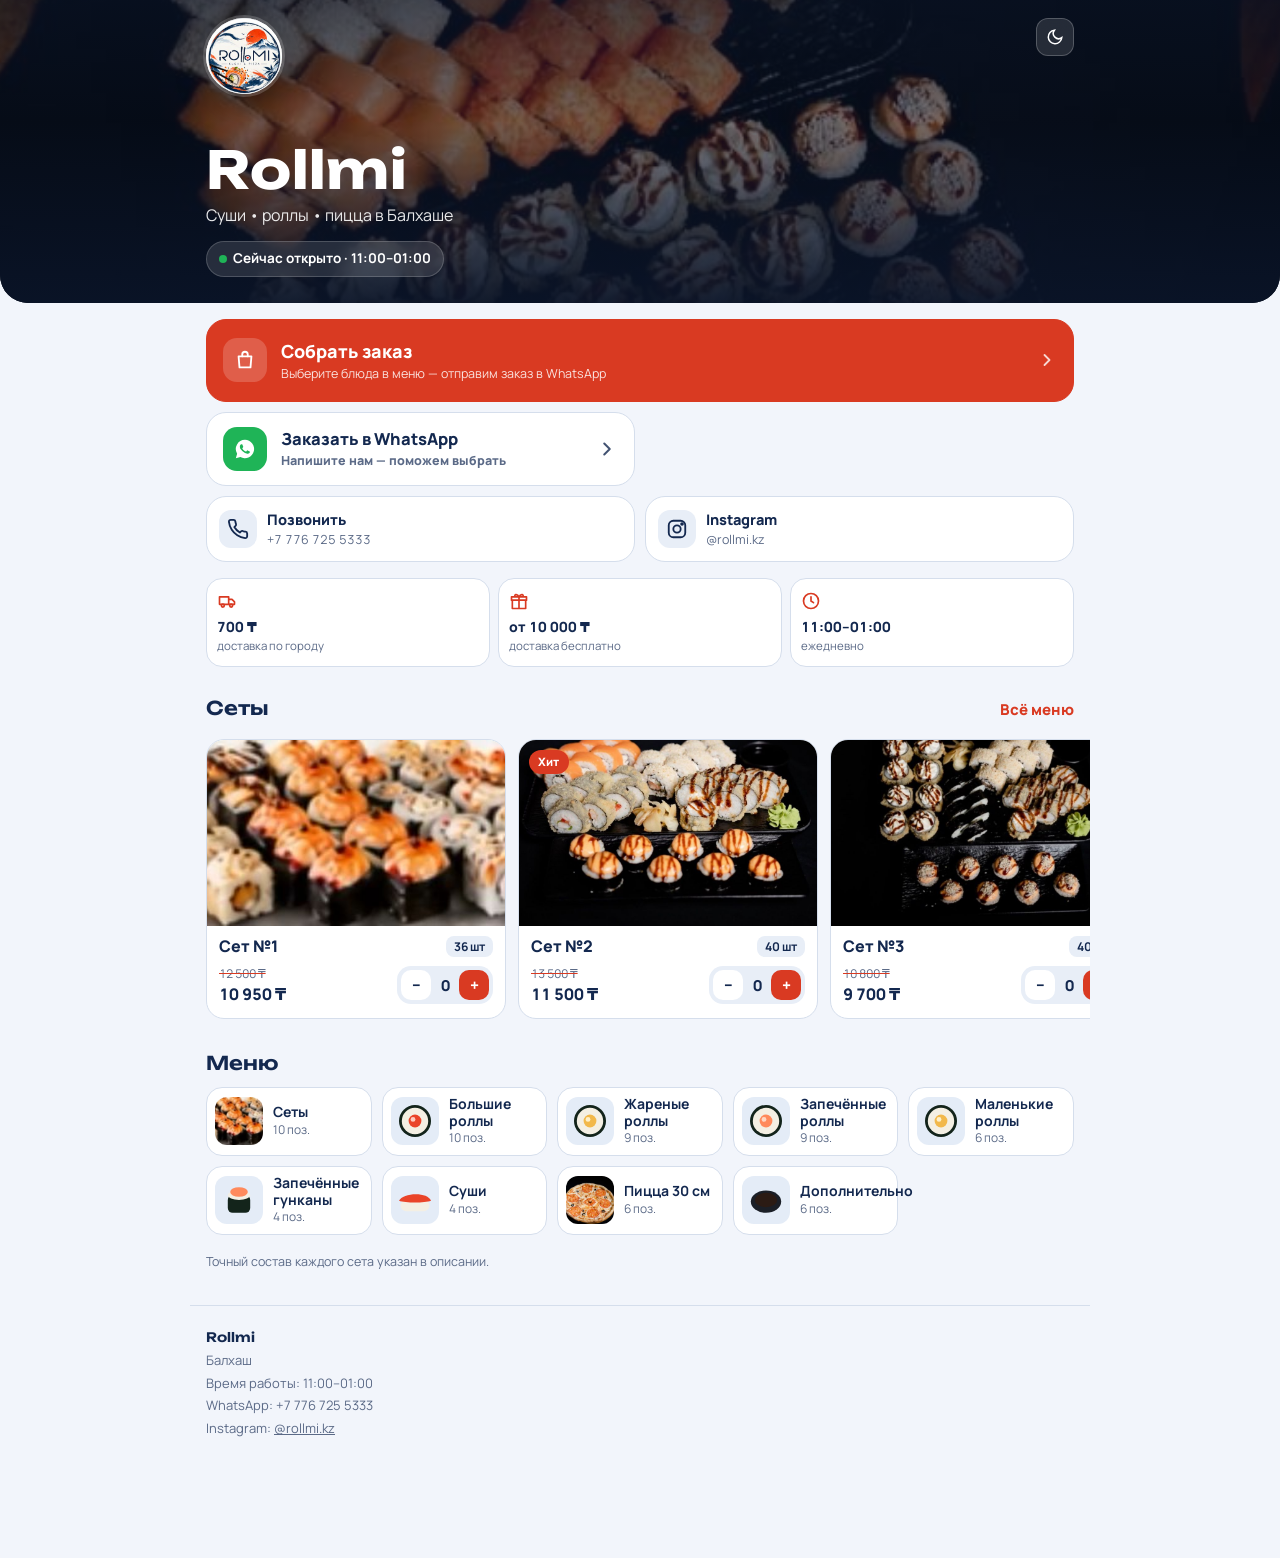
==== commit 296611e9: "Rollmi: палочки — заметная плашка в меню и в корзине Co-Authored-By: Claude Sonnet 5.5 <noreply@anth" ====
--- a/pizza/index.html
+++ b/pizza/index.html
@@ -74,7 +74,11 @@
 function openLabel(){var o=isOpen();return '<span class="dot'+(o===false?' closed':'')+'"></span>'+(o===false?'Сейчас закрыто':'Сейчас открыто')+(S.settings.open?' · '+esc(S.settings.open)+'–'+esc(S.settings.close):'');}
 function cartList(){var out=[];S.items.forEach(function(it){if(!it.hidden&&cart[it.id]>0)out.push({it:it,q:cart[it.id]});});return out;}
 function cartSum(){return cartList().reduce(function(s,l){return s+l.it.price*l.q;},0);}
-function cartCount(){return cartList().reduce(function(s,l){return s+l.q;},0);}
+function stickItem(){for(var i=0;i<S.items.length;i++){var it=S.items[i];if(!it.hidden&&/^палочк/i.test(it.name))return it;}return null;}
+function isStick(it){var s=stickItem();return !!s&&s.id===it.id;}
+function cartLines(){return cartList().filter(function(l){return !isStick(l.it);});}
+function cartCount(){return cartLines().reduce(function(s,l){return s+l.q;},0);}
+function sticksHTML(){var it=stickItem();if(!it)return "";return '<div class="sticks"><span class="st-ic">🥢</span><span class="st-t"><b>'+esc(it.name)+'</b><small>'+esc(it.desc||"Сколько положить?")+'</small></span>'+stepper(it,true)+'</div>';}
 function fee(){if(mode!=="delivery"||!cartSum())return 0;var st=S.settings;if(+st.freeFrom&&cartSum()>=+st.freeFrom)return 0;return +st.deliveryFee||0;}
 function stepper(it,small){var q=cart[it.id]||0;return '<div class="step'+(small?' sm':'')+'"><button data-act="dec" data-id="'+it.id+'" aria-label="Убрать">−</button><span class="num" data-q="'+it.id+'">'+q+'</span><button class="plus" data-act="inc" data-id="'+it.id+'" aria-label="Добавить '+esc(it.name)+'">+</button></div>';}
 function priceHTML(it){return '<div class="prices">'+(+it.old>+it.price?'<span class="old num">'+money(it.old)+'</span>':'')+'<span class="price num">'+money(it.price)+'</span></div>';}
@@ -115,7 +119,7 @@
     h+='<section class="wrap pop"><div class="pop-h"><h2>'+esc(catName(popular[0].cat))+'</h2><button class="link" data-act="go" data-v="menu">Всё меню</button></div><div class="pop-row">'+
       popular.map(function(it){return '<article class="pop-card"><div class="ph"><img src="'+esc(it.img)+'" alt="'+esc(it.name)+'" loading="lazy">'+(it.badge?'<span class="badge">'+esc(it.badge)+'</span>':'')+'</div><div class="pc-b"><div class="nr"><div class="name">'+esc(it.name)+'</div>'+(it.weight?'<span class="pcs">'+esc(it.weight)+'</span>':'')+'</div><div class="nr">'+priceHTML(it)+stepper(it,true)+'</div></div></article>';}).join("")+'</div></section>';
   }
-  h+='<div class="wrap cats-grid"><h2>Меню</h2><div class="cg">'+S.categories.filter(function(c){return S.items.some(function(i){return i.cat===c.id&&!i.hidden;});}).map(function(c){var it=S.items.filter(function(i){return i.cat===c.id&&!i.hidden;});var withImg=it.filter(function(i){return i.img;})[0];return '<button class="cg-i" data-act="cat" data-id="'+c.id+'"><span class="cg-th">'+(withImg?'<img src="'+esc(withImg.img)+'" alt="" loading="lazy">':art(it[0]))+'</span><span class="cg-t"><b>'+esc(c.name)+'</b><small>'+it.length+' поз.</small></span></button>';}).join("")+'</div></div>';
+  h+='<div class="wrap cats-grid"><h2>Меню</h2><div class="cg">'+S.categories.filter(function(c){return S.items.some(function(i){return i.cat===c.id&&!i.hidden&&!isStick(i);});}).map(function(c){var it=S.items.filter(function(i){return i.cat===c.id&&!i.hidden&&!isStick(i);});var withImg=it.filter(function(i){return i.img;})[0];return '<button class="cg-i" data-act="cat" data-id="'+c.id+'"><span class="cg-th">'+(withImg?'<img src="'+esc(withImg.img)+'" alt="" loading="lazy">':art(it[0]))+'</span><span class="cg-t"><b>'+esc(c.name)+'</b><small>'+it.length+' поз.</small></span></button>';}).join("")+'</div></div>';
   if(st.notice)h+='<div class="wrap"><p class="hint" style="margin-top:18px">'+esc(st.notice)+'</p></div>';
   h+=footer()+'</div>'+barHTML()+'<div id="toast"></div>';
   app.innerHTML=h;
@@ -127,10 +131,10 @@
 }
 var pendingCat=null;
 function renderMenu(){
-  var cats=S.categories.filter(function(c){return S.items.some(function(i){return i.cat===c.id&&!i.hidden;});});
+  var cats=S.categories.filter(function(c){return S.items.some(function(i){return i.cat===c.id&&!i.hidden&&!isStick(i);});});
   var h=topbar(null,"home")+'<nav class="chips" aria-label="Разделы меню">'+cats.map(function(c,i){return '<button class="chip'+(i===0?' on':'')+'" data-act="jump" data-id="'+c.id+'">'+esc(c.name)+'</button>';}).join("")+'</nav></div></header>';
-  h+='<main class="wrap"><div class="status">'+openLabel()+'</div>';
-  cats.forEach(function(c){h+='<section class="sec" id="s-'+c.id+'" data-cat="'+c.id+'"><h2>'+esc(c.name)+'</h2><div class="grid">'+S.items.filter(function(i){return i.cat===c.id&&!i.hidden;}).map(cardHTML).join("")+'</div></section>';});
+  h+='<main class="wrap"><div class="status">'+openLabel()+'</div>'+sticksHTML();
+  cats.forEach(function(c){h+='<section class="sec" id="s-'+c.id+'" data-cat="'+c.id+'"><h2>'+esc(c.name)+'</h2><div class="grid">'+S.items.filter(function(i){return i.cat===c.id&&!i.hidden&&!isStick(i);}).map(cardHTML).join("")+'</div></section>';});
   h+='</main>'+footer()+barHTML()+'<div id="toast"></div>';
   app.innerHTML=h;spy();
   if(pendingCat){var s=document.getElementById("s-"+pendingCat);pendingCat=null;if(s)setTimeout(function(){s.scrollIntoView();},0);}
@@ -148,11 +152,11 @@
 function formErrs(){var e={};if(!form.name.trim())e.name=1;if(form.phone.replace(/\D/g,"").length<10)e.phone=1;if(mode==="delivery"&&!form.address.trim())e.address=1;return e;}
 function blockReason(){var min=+S.settings.minOrder||0;if(!cartCount())return "Корзина пуста.";if(!digits())return "Номер WhatsApp для заказов пока не указан.";if(min&&cartSum()<min)return "Минимальная сумма заказа — "+money(min)+".";return "";}
 function renderCart(){
-  var st=S.settings,L=cartList(),sum=cartSum(),f=fee();
+  var st=S.settings,L=cartLines(),sum=cartSum(),f=fee();
   var foc=document.activeElement&&document.activeElement.id;
   var h=topbar("Корзина","menu")+'</div></header><main class="wrap cartv">';
   if(!L.length){h+='<div class="empty-cart"><div class="logo xl">'+logoHTML()+'</div><h2>Корзина пуста</h2><p class="hint">Добавьте блюда из меню кнопкой «+»</p><button class="pub" data-act="go" data-v="menu">Перейти в меню</button></div></main>';app.innerHTML=h+'<div id="toast"></div>';return;}
-  h+='<section class="box"><div class="lines">'+L.map(function(l){return '<div class="line"><div class="lt">'+(l.it.img?'<img src="'+esc(l.it.img)+'" alt="">':art(l.it))+'</div><div class="t"><div>'+esc(l.it.name)+'</div><div class="num">'+money(l.it.price)+' × '+l.q+' = <b>'+money(l.it.price*l.q)+'</b></div></div>'+stepper(l.it,true)+'</div>';}).join("")+'</div><button class="link" data-act="go" data-v="menu">+ Добавить ещё</button></section>';
+  h+='<section class="box"><div class="lines">'+L.map(function(l){return '<div class="line"><div class="lt">'+(l.it.img?'<img src="'+esc(l.it.img)+'" alt="">':art(l.it))+'</div><div class="t"><div>'+esc(l.it.name)+'</div><div class="num">'+money(l.it.price)+' × '+l.q+' = <b>'+money(l.it.price*l.q)+'</b></div></div>'+stepper(l.it,true)+'</div>';}).join("")+'</div><button class="link" data-act="go" data-v="menu">+ Добавить ещё</button></section>'+sticksHTML();
   if(mode==="delivery"&&f&&+st.freeFrom)h+='<div class="progress"><div class="pt">До бесплатной доставки осталось <b class="num">'+money(+st.freeFrom-sum)+'</b></div><div class="pb"><i style="width:'+Math.min(100,Math.round(sum/(+st.freeFrom)*100))+'%"></i></div></div>';
   else if(mode==="delivery"&&+st.freeFrom&&sum>=+st.freeFrom)h+='<div class="progress ok"><div class="pt">Доставка бесплатная</div><div class="pb"><i style="width:100%"></i></div></div>';
   h+='<section class="box fields"><h3>Получатель</h3>';
@@ -188,7 +192,7 @@
   var t=ev.target.closest("[data-act]");if(!t)return;
   var a=t.dataset.act,id=t.dataset.id;
   if(a==="inc"){cart[id]=(cart[id]||0)+1;saveCart();refreshQty(id);if(cart[id]===1&&view!=="cart")toast("Добавлено: "+itemById(id).name);}
-  else if(a==="dec"){if(cart[id]){cart[id]--;if(!cart[id])delete cart[id];saveCart();refreshQty(id);}}
+  else if(a==="dec"){if(cart[id]){cart[id]--;if(!cart[id])delete cart[id];var sk=stickItem();if(sk&&!cartCount()&&cart[sk.id])delete cart[sk.id];saveCart();refreshQty(id);if(sk)refreshQty(sk.id);}}
   else if(a==="go")go(t.dataset.v);
   else if(a==="cat"){pendingCat=id;go("menu");}
   else if(a==="jump"){var s=document.getElementById("s-"+id);if(s)s.scrollIntoView({behavior:matchMedia("(prefers-reduced-motion: reduce)").matches?"auto":"smooth"});}
--- a/pizza/rollmi.css
+++ b/pizza/rollmi.css
@@ -305,3 +305,15 @@
 details.help{font-size:13px;color:var(--muted)}
 details.help summary{cursor:pointer;font-weight:700;color:var(--fg)}
 details.help ol{padding-left:18px;margin:8px 0 0;display:grid;gap:4px}
+
+/* палочки */
+.sticks{display:flex;align-items:center;gap:12px;margin:14px 0 4px;padding:12px 14px;border-radius:18px;background:linear-gradient(135deg,var(--accent),#f0742c);color:#fff;box-shadow:var(--shadow)}
+.cartv .sticks{margin:0}
+.sticks .st-ic{font-size:28px;line-height:1}
+.sticks .st-t{flex:1;min-width:0;display:grid}
+.sticks .st-t b{font-size:16px}
+.sticks .st-t small{opacity:.92;font-size:12.5px;line-height:1.3}
+.sticks .step{background:rgba(255,255,255,.22)}
+.sticks .step button{background:rgba(255,255,255,.95);color:#13284f}
+.sticks .step button.plus{background:#fff;color:var(--accent)}
+.sticks .step span{color:#fff}
